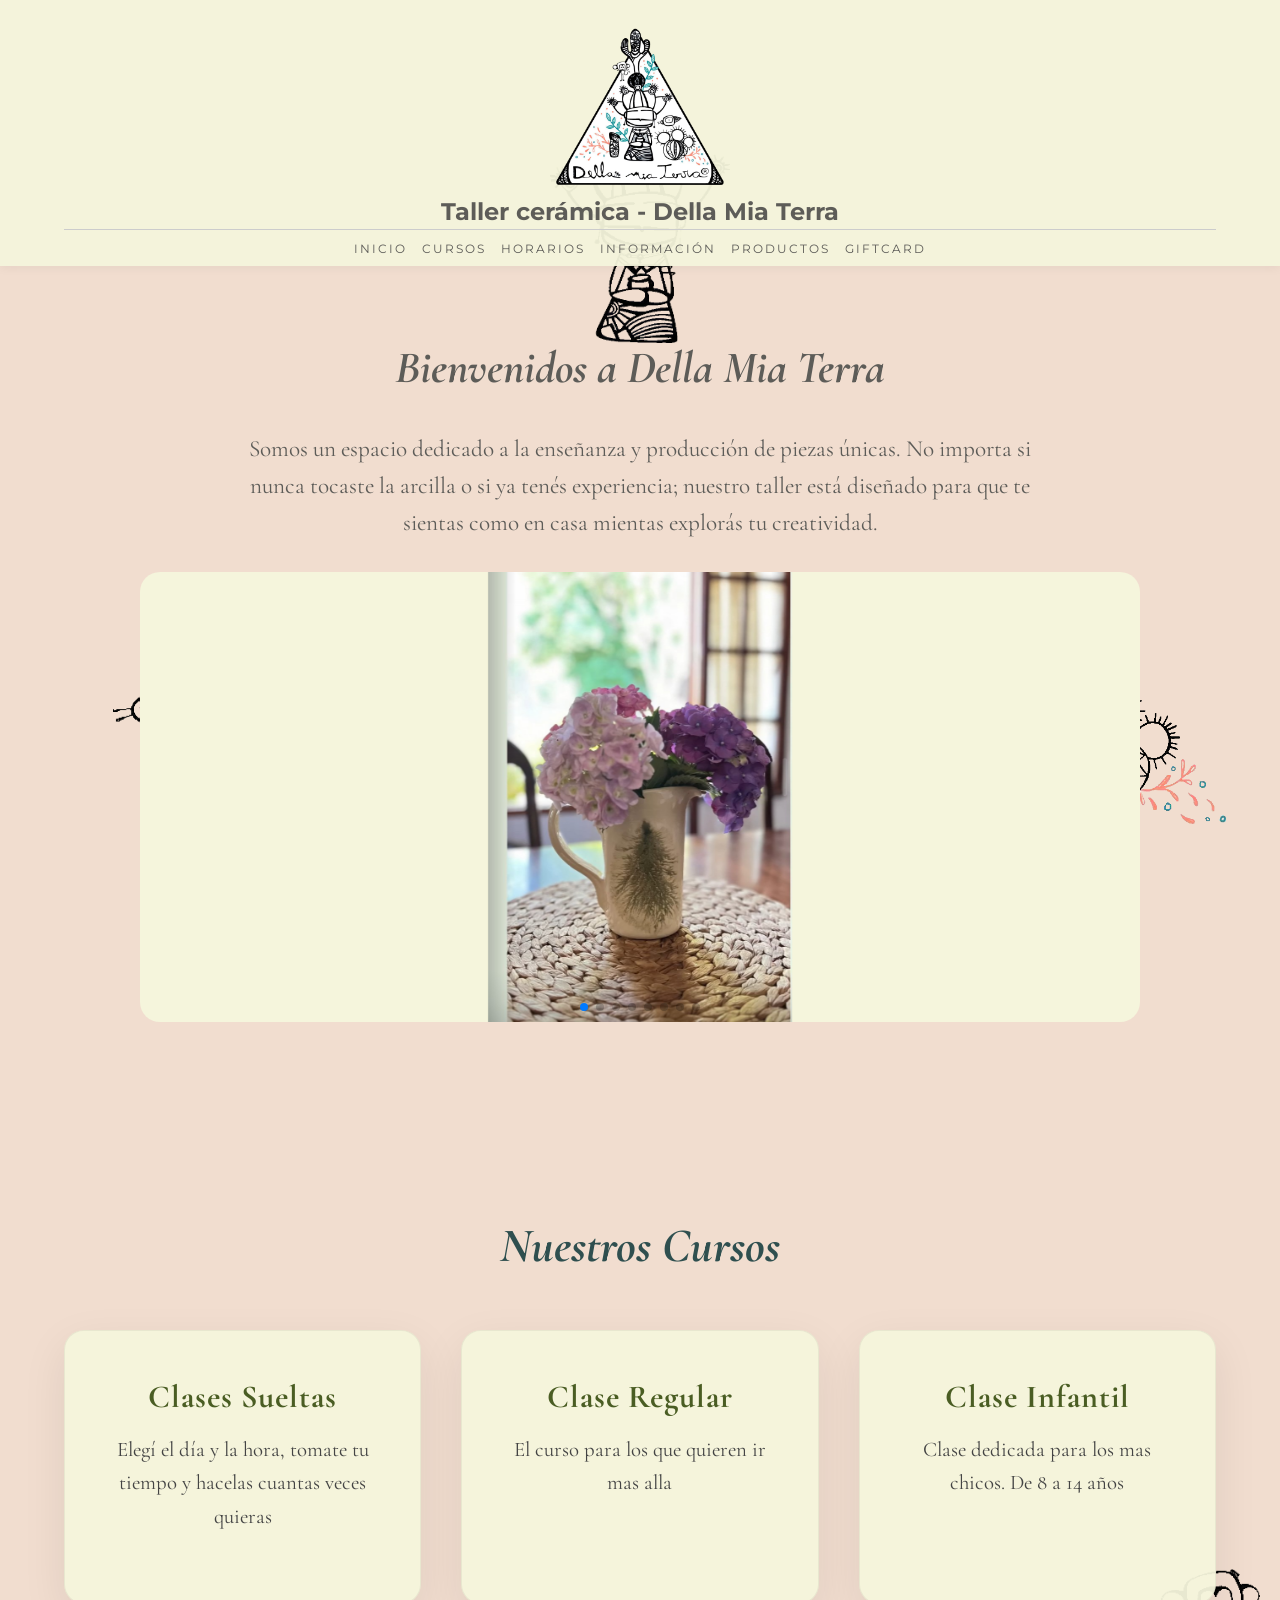
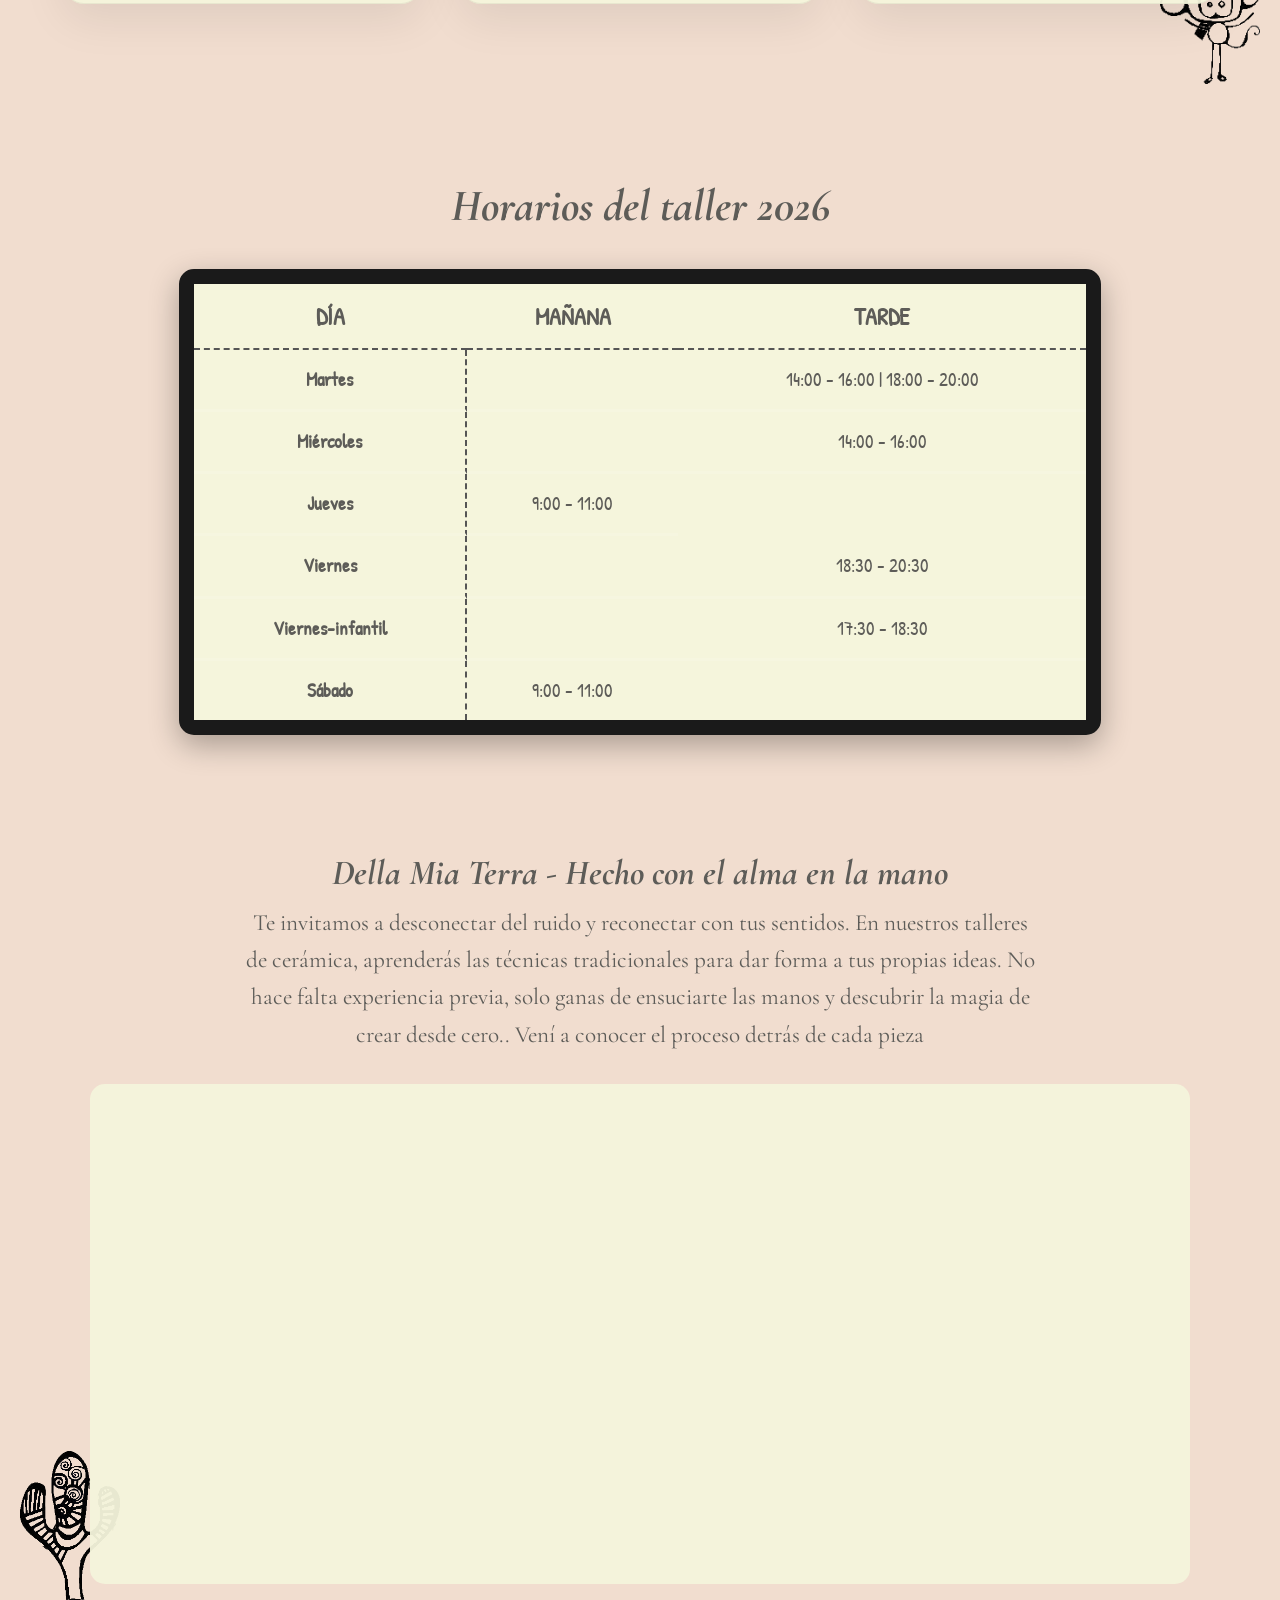
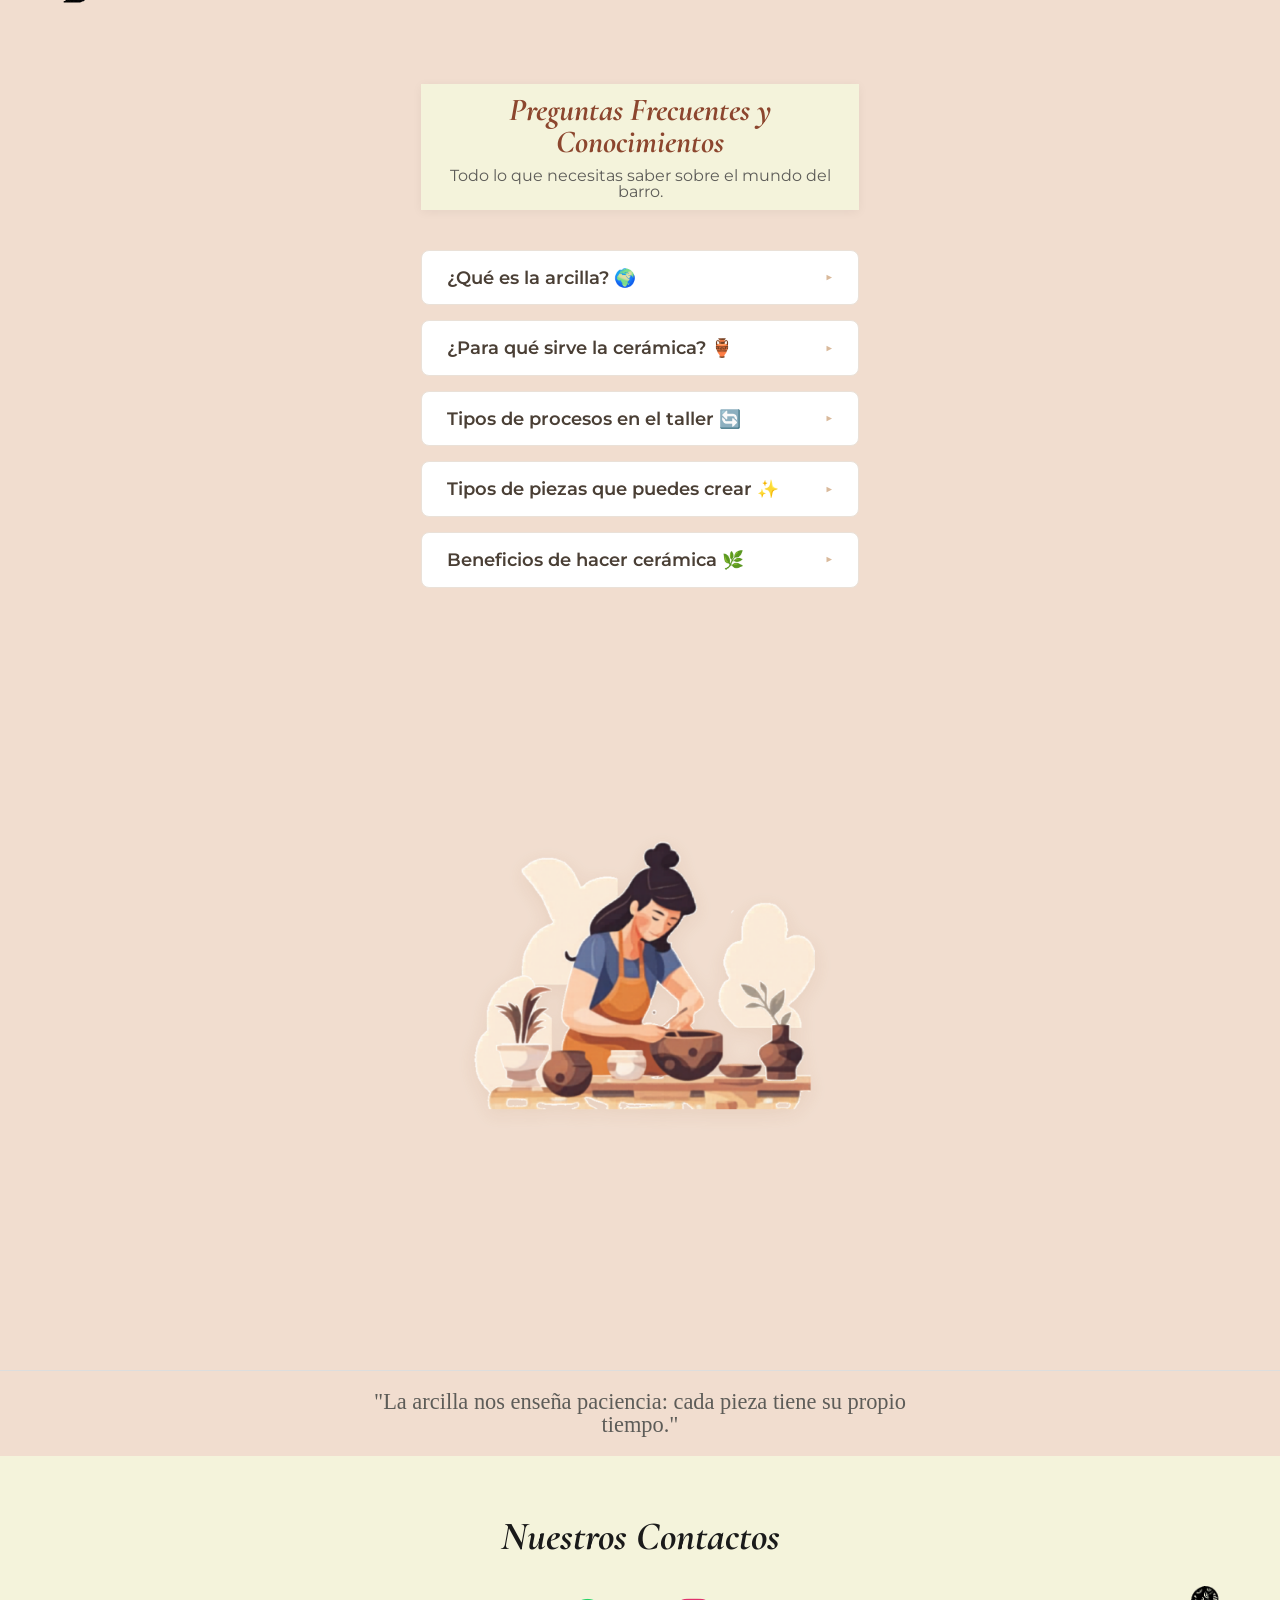
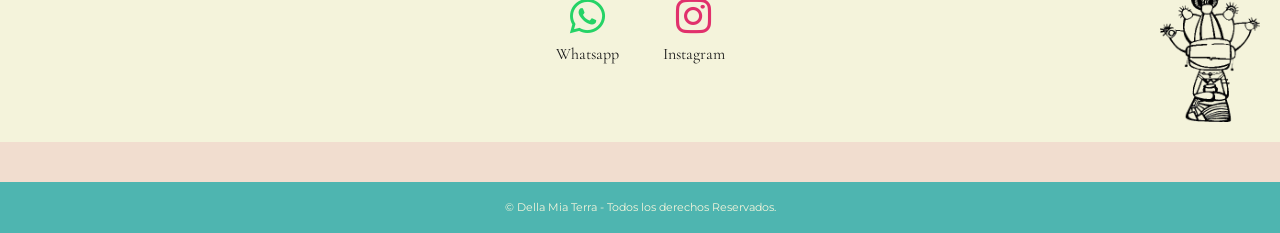
==== index.html @ edd11ddc "Update index.html" ====
<!DOCTYPE html>
<html lang="en">
<head>
    <meta charset="UTF-8">
    <meta name="viewport" content="width=device-width, initial-scale=1.0">
    <title>Dellamiaterra</title>
    <link rel="stylesheet" href="https://cdnjs.cloudflare.com/ajax/libs/font-awesome/6.5.1/css/all.min.css">
    <link rel="stylesheet" href="dlm2.css">
   <link href="https://fonts.googleapis.com/css2?family=Patrick+Hand&display=swap" rel="stylesheet">

    <link rel="stylesheet" href="https://cdn.jsdelivr.net/npm/swiper@11/swiper-bundle.min.css" />

</head>
<body>
    <header>
        <nav>
            <div class="logo">

                    <img src="img/Della Mia Terra (R).png" class="logo-img"> 

                <h1>Taller cerámica - Della Mia Terra</h1>
            </div>
            
            <ul>
                <li><a href="index.html">Inicio</a></li>
                <li><a href="#Cursos">Cursos</a></li>
                <li><a href="#Horarios">Horarios</a></li>
                <li><a href="#informacion">Información</a></li>
                <li><a href="producto.html">Productos</a></li>
                <li><a href="giftcard.html">GiftCard</a></li>
            </ul>
        </nav>
        
    </header>

    <main>
        <section id="Inicio">
            <div class="hero">
                <h2>Bienvenidos a Della Mia Terra</h2>
                <p>Somos un espacio dedicado a la enseñanza y producción de piezas únicas. No importa si nunca tocaste la arcilla o si ya tenés experiencia; nuestro taller está diseñado para que te sientas como en casa mientas explorás tu creatividad.</p>
                 <div class="swiper mySwiper">
            <div class="swiper-wrapper">
                <div class="swiper-slide"><img src="img/transicion1.jpeg" alt="Producto de cerámica 1">
                </div>
                <div class="swiper-slide">
                    <img src="img/transicion2.jpeg" alt="Producto de cerámica 2"> 
                </div>
                <div class="swiper-slide">
                    <img src="img/transicion3.jpeg" alt="Taller de cerámica">
                </div>
                <div class="swiper-slide">
                    <img src="img/productos1.jpeg" alt="productos de ceramica 3">
                </div>
                <div class="swiper-slide">
                    <img src="img/transicion4.jpeg" alt="productos de ceramica 4">
                </div>
                <div class="swiper-slide">
                    <img src="img/transicion5.jpeg" alt="productos de ceramica 5">
                </div>
                <div class="swiper-slide">
                    <img src="img/transicion6.jpeg" alt="productos de ceramica 6">
                </div>
                <div class="swiper-slide">
                    <img src="img/transicion7.jpeg" alt="productos de ceramica 7">
                </div>
            </div>
            
            <div class="swiper-pagination"></div>
            </div>
            </div>
            
                
        </section>

        <section id="Cursos">
            <h2> Nuestros Cursos</h2>
            <div class="cursos-container">

                <div class="curso-item">
                    
                    <h3>Clases Sueltas</h3>
                    <p> Elegí el día y la hora, tomate tu tiempo y hacelas cuantas veces quieras</p>
                </div>
                <div class="curso-item">
                    <h3>Clase Regular</h3>
                    <p>El curso para los que quieren ir mas alla</p>
                </div>
                <div class="curso-item">
                    <h3>Clase Infantil</h3>
                    <p>Clase dedicada para los mas chicos. De 8 a 14 años</p>
                </div>
                
               
                </div>
            </div>

        </section>

        

        <section id="Horarios">
            <h2>Horarios del taller 2026</h2>
            <table>
                <thead>
                    <tr>

                        <th>Día</th>
                        <th>Mañana</th>
                        <th>Tarde</th>
                    </tr>
                </thead>
                <tbody>
                    <tr>
                        <td>Martes</td>
                        <td> </td>
                        <td>14:00 - 16:00 | 18:00 - 20:00</td>
                    </tr>
                    <tr>
                        <td>Miércoles</td>
                        <td></td>
                        <td>14:00 - 16:00</td>
                    </tr>
                    <tr>
                        <td>Jueves</td>
                        <td>9:00 - 11:00</td>
                    </tr>
                    <tr>
                        <td>Viernes</td>
                        <td></td>
                        <td>18:30 - 20:30</td>
                    <tr>
                        <td>Viernes-infantil</td>
                        <td></td>
                        <td>17:30 - 18:30</td>
                    </tr>
                    <tr>
                        <td>Sábado</td>
                        <td>9:00 - 11:00</td>
                    </tr>
                </tbody>
            </table>
        </section>
        
        <section id="NuestroTaller">
            <div class="Taller*info">
                <h2>Della Mia Terra - Hecho con el alma en la mano</h2>
                <p>Te invitamos a desconectar del ruido y reconectar con tus sentidos. En nuestros talleres de cerámica, aprenderás las técnicas tradicionales para dar forma a tus propias ideas. No hace falta experiencia previa, solo ganas de ensuciarte las manos y descubrir la magia de crear desde cero.. Vení a conocer el proceso detrás de cada pieza</p>
            </div>
            <div class="swiper tallerSwiper">
                <div class="swiper-wrapper">
                    <div class="swiper-slide">
                        <video class="video-taller" muted playsinline autoplay >
                            <source src="img/taller1.mp4" type="video/mp4">
                        </video>
                    </div>
                    <div class="swiper-slide">
                        <video class="video-taller" muted playsinline>
                            <source src="img/taller2.mp4" type="video/mp4">
                        </video>
                    </div>
                    <div class="swiper-slide">
                <video class="video-taller" muted playsinline>
                    <source src="img/taller3.mp4" type="video/mp4">
                </video>
            </div>
            <div class="swiper-slide">
                <video class="video-taller" muted playsinline>
                    <source src="img/taller4.mp4" type="video/mp4">
                </video>
            </div>
        </div>
        <div class="swiper-pagination"></div>
    </div>
</section>

<section class="info-ceramica">
    <div class="container">
        <header class="section-header">
            <h2>Preguntas Frecuentes y Conocimientos</h2>
            <p>Todo lo que necesitas saber sobre el mundo del barro.</p>
        </header>

        <div class="acordeon-container">
            
            <details>
                <summary>¿Qué es la arcilla? 🌍</summary>
                <div class="details-content">
                    <p>La arcilla es un material natural compuesto por partículas minerales muy pequeñas (silicatos de aluminio). En estado húmedo es plástica y moldeable, pero al secarse se vuelve rígida. Al ser sometida a altas temperaturas en el horno, ocurre una transformación química que la convierte en cerámica duradera.</p>
                </div>
            </details>

            <details>
                <summary>¿Para qué sirve la cerámica? 🏺</summary>
                <div class="details-content">
                    <p>Sirve para crear desde objetos utilitarios de uso diario (tazas, cuencos, platos) hasta piezas decorativas y escultóricas. Es un material que combina funcionalidad con expresión artística, ideal para personalizar tu hogar.</p>
                </div>
            </details>

            <details>
                <summary>Tipos de procesos en el taller 🔄</summary>
                <div class="details-content">
                    <ul>
                        <li><strong>Construcción:</strong> Modelado manual mediante técnicas de pellizco, chorizo o placas.</li>
                        <li><strong>Identidad:</strong> Aplicación de texturas, sellos y engobes (color) sobre la pieza húmeda.</li>
                        <li><strong>Terminaciones:</strong> Lijado y limpieza una vez que la pieza está en "estado de cuero".</li>
                        <li><strong>Esmaltado:</strong> Aplicación de una capa vítrea para dar brillo e impermeabilizar la pieza tras la primera horneada.</li>
                    </ul>
                </div>
            </details>

            <details>
                <summary>Tipos de piezas que puedes crear ✨</summary>
                <div class="details-content">
                    <p>En el taller puedes crear piezas <strong>utilitarias</strong> (aptas para alimentos), como boles y floreros, o piezas <strong>decorativas</strong>. El límite es tu imaginación y la técnica que apliques en el modelado.</p>
                </div>
            </details>

            <details>
                <summary>Beneficios de hacer cerámica 🌿</summary>
                <div class="details-content">
                    <p>Es una práctica terapéutica. Ayuda a reducir la ansiedad, mejora la motricidad fina, fomenta la paciencia (ya que hay que respetar los tiempos de secado de la tierra) y permite una desconexión total del mundo digital.</p>
                </div>
            </details>

        </div>
    </div>
</section>
      <section class="ilustracion-taller">
<div class="img-container">

    <img src="img/artesana.png" alt="artesana trabajando" class="img-artesana"> 
</div>
    </section>
        
        
        <aside class="cita-textual">
            <blockquote>
                "La arcilla nos enseña paciencia: cada pieza tiene su propio tiempo."
            </blockquote>
        </aside>
    </div>
</section>

<section id="informacion">
    <h2>Nuestros Contactos</h2>
    <div class="social-container">
        
        <div class="whatsapp">
                   <a href="https://wa.me/91155153397" class="whatsapp-float" target="_blank">
                       <i class="fab fa-whatsapp" aria-hidden="true"></i>
                    </a>
                    <p>Whatsapp</p>
                    
                </div>
                
                <div class="instagram">
                    <a href="https://instagram.com/dellamiaterraceramica" target="_blank">
                        <i class="fab fa-instagram"></i>
                        
                    </a>
                    <p>Instagram</p>
                    
                    
                </div>
            </div>
        </section>
    </main>

    <footer>
        <p>&copy; Della Mia Terra - Todos los derechos Reservados.</p>
    </footer>


    <script src="https://cdn.jsdelivr.net/npm/swiper@11/swiper-bundle.min.js"></script>

    <script>
        var swiper = new Swiper(".mySwiper", {
            // Configuración del movimiento automático
            autoplay: {
                delay: 3000, // Cambia la imagen cada 3 segundos
                disableOnInteraction: false, // Sigue automático aunque el usuario lo toque
            },
            
            // Efecto de bucle infinito
            loop: true,
            
            // Efecto de transición (puedes cambiar 'slide' por 'fade' para desvanecimiento)
            effect: 'slide', 
            speed: 1000, // Velocidad de la transición (1 segundo)

            // Paginación (puntitos)
            pagination: {
                el: ".swiper-pagination",
                clickable: true,
            },
            
            // Flechas de navegación
            navigation: {
                nextEl: ".swiper-button-next",
                prevEl: ".swiper-button-prev",
            },
        });

    </script>

<script> 
const tallerSwiper = new Swiper('.tallerSwiper', {
    loop: true,
    speed: 800,
    allowTouchMove: true,
    autoplay: false, // Lo manejamos manualmente para que no falle
    on: {
        slideChangeTransitionEnd: function () {
            // 1. Buscamos TODOS los videos y los pausamos
            const allVideos = document.querySelectorAll('.video-taller');
            allVideos.forEach(v => v.pause());

            // 2. Buscamos el video del slide que está ACTIVO ahora
            const currentVideo = this.slides[this.activeIndex].querySelector('video');
            
            if (currentVideo) {
                currentVideo.play().catch(error => {
                    console.log("El navegador bloqueó el autoplay:", error);
                });
            }
        }
    }
});

// Escuchador para que cuando termine un video, pase al siguiente slide
document.querySelectorAll('.video-taller').forEach(video => {
    video.onended = function() {
        tallerSwiper.slideNext();
    };
});

</script>
</body>
</html>
---- dlm2.css ----
@import url('https://fonts.googleapis.com/css2?family=Cormorant+Garamond:ital,wght@0,400;0,600;1,400&family=Montserrat:wght@300;400&display=swap');

:root {
    --bg: #f1ddcf;
    --text: #5D5C58;
    --accent: #C2B2A3;
    --white: #FFFFFF;
    --texto: #5d5c58;
}

* {
    margin: 0;
    padding: 0;
    box-sizing: border-box;
}

html, body {
    font-family: 'Montserrat', sans-serif;
    background-color: var(--bg);
    color: var(--texto);
    line-height: 1.0;
   max-width: 100%;
    overflow-x: hidden; /* Esto corta el movimiento lateral */
    width: 100%;



    
    /* Cargamos los tres recortes */
    background-image: 
        url('img/muñeco.png'), 
        url('img/cactus.png'), 
        url('img/pajarito.png');

    /* Importante: un valor por cada imagen */
    background-repeat: no-repeat, no-repeat, no-repeat;

    /* Posiciones: podés jugar con estos porcentajes para moverlos */
    background-position: 
        center top 15%,     /* muñeco: arriba a la izquierda */
        right 5% bottom 10%,  /* Cactus: abajo a la derecha */
        left 10% bottom 20%;  /* Pajarito: abajo a la izquierda */

    /* "Un poco grande": ajustá los píxeles según te guste */
    background-size: 180px, 200px, 150px;

    /* Esto hace que los dibujos floten mientras el contenido se mueve */
    background-attachment: fixed;
}

/* --- CENTRADO GLOBAL DE H2 --- */
h2 {
    font-family: 'Cormorant Garamond', serif;
    font-size: 2.8rem;
    font-style: italic;
    text-align: center; /* Centra el texto */
    margin-bottom: 40px;
    width: 100%; /* Asegura que el alineado sea sobre el total de la pantalla */
}

/* --- NAVEGACIÓN --- */
/* Cerramos cualquier posible llave abierta de arriba con esto */


/* --- ESTO ES LO QUE TIENE QUE IR SÍ O SÍ --- */
/* --- NAVEGACIÓN --- */
header {
    padding: 5px 5%; /* Menos espacio vertical */
    position: relative;
    top: 0;
    z-index: 1000;
    background-color: rgba(245, 245, 220, 0.95);
    box-shadow: 0 2px 10px rgba(0,0,0,0.05);
}


/* --- NAVEGACIÓN REPARADA (Sustituí tus bloques nav y nav ul por este) --- */

header {
    padding: 10px 5%; 
    position: relative;
    top: 0;
    z-index: 1000;
    background-color: rgba(245, 245, 220, 0.95);
    box-shadow: 0 2px 10px rgba(0,0,0,0.05);
}

nav {
    display: flex;
    flex-direction: column; /* Por defecto los apilamos (logo arriba, menú abajo) */
    align-items: center;
    justify-content: center;
    width: 100%;
}

.logo img {
    width: auto !important;
    max-width: 80% !important; /* Bajamos un poco el máximo para que no toque los bordes */
    height: 180px !important; /* En escritorio 250px está bien, pero aquí lo bajamos un poco para balancear */
    display: block !important;
    margin: 0 auto 10px !important;
    object-fit: contain !important;
}

nav ul {
    display: flex;
    flex-wrap: wrap; /* ¡ESTO ES CLAVE! Si no entran, bajan a la siguiente línea en vez de cortarse */
    list-style: none;
    gap: 15px; 
    border-top: 1px solid #ccc;
    padding-top: 10px;
    margin-top: 5px;
    justify-content: center;
    width: 100%; /* Ocupa todo el ancho disponible */
}

nav ul li a {
    text-decoration: none;
    color: var(--texto);
    font-size: 0.75rem;
    letter-spacing: 2px;
    text-transform: uppercase;
    transition: 0.3s;
    white-space: nowrap; /* Evita que una sola palabra se parta a la mitad */
}

/* --- AJUSTES ESPECÍFICOS PARA CELULAR --- */
@media (max-width: 600px) {
    .logo img {
        height: 120px !important; /* Logo más chico en celular para que no ocupe toda la pantalla */
    }

    nav ul {
        gap: 10px; /* Menos espacio entre links para que entren más */
    }

    nav ul li a {
        font-size: 0.65rem; /* Letra un poquito más chica en móviles muy pequeños */
        letter-spacing: 1px;
    }
}



.hero p {
    font-family: 'Cormorant Garamond', serif;
    color: var(--texto);
    
    /* SOLUCIÓN AL TAMAÑO: Subimos a 1.4rem o 1.5rem para el Hero */
    font-size: 1.45rem; 
    
    /* Ajustamos el interlineado: un poco menos que 1.8 para que el 
       texto no se vea "desarmado" al ser más grande */
    line-height: 1.6; 
    
    /* Centrado suele quedar mejor en la sección Hero que el justificado */
    text-align: center; 
    
    max-width: 800px;        /* Evita que las líneas sean infinitas a lo ancho */
    margin: 0 auto 30px;     /* Centra el bloque y da espacio abajo */
    font-weight: 400;        /* Peso normal para esta fuente elegante */
}



.mySwiper {
    width: 100% !important;
    max-width: 1000px !important; /* No la dejes estirarse al infinito */
    height: 450px !important;    /* Una altura cómoda para ver la pieza entera */
    margin: 20px auto !important;
    background-color: #f5f5dc !important; /* Fondo crema para los bordes */
    border-radius: 20px !important;       /* Un borde redondeado suave */
    overflow: hidden !important;
}

.mySwiper .swiper-slide {
    display: flex !important;
    justify-content: center !important;
    align-items: center !important;
}

.mySwiper .swiper-slide img {
    /* CAMBIO CLAVE: 'contain' en lugar de 'cover' */
    width: auto !important;
    height: 100% !important;
    max-width: 100% !important;
    object-fit: contain !important; /* MUESTRA LA FOTO ENTERA SIN RECORTE */
    
    /* Quitamos cualquier zoom previo */
    transform: none !important;
    margin: 0 auto !important;
}

/* --- MULTIMEDIA (ARREGLO DE VIDEOS) --- */
.mySwiper, .tallerSwiper {
    width: 100%;
    max-width: 500px; 
    margin: 40px auto; /* Centra el slider */
    background: #000; /* Fondo negro preventivo */
    overflow: hidden;
    
}

/* IMPORTANTE: Cambiamos a display: block y height automático real */


/* LA CLAVE PARA QUITAR EL ZOOM */
.video-taller {
    width: auto !important;     /* El ancho se ajusta solo */
    height: 100% !important;    /* El alto manda para que no se corte */
    max-width: 100% !important;
    
    /* CAMBIO FUNDAMENTAL: Usamos 'contain' en lugar de 'cover' */
    object-fit: contain !important; 
    
    display: block;
    margin: 0 auto;
}



.swiper-slide img {
    width: 100%;
    height: auto;
    display: block;
}

/* --- SECCIONES --- */
section {
    padding: 80px 10%;
    display: flex;
    flex-direction: column;
    align-items: center; /* Centra todo el contenido de la sección */
}

/* --- SECCIÓN CURSOS --- */


#Cursos {
    background-image: url('img/monito2.png');
    background-repeat: no-repeat;
    background-position: right 20px bottom 20px;
        background-size: 100px;
        position: relative;
        padding: 100px 5%; /* Más espacio arriba y abajo */
        display: flex;
        flex-direction: column; 
        align-items: center;
        width: 100%;
        font-family: 'Cormorant Garamond', serif;
    }
        
#Cursos h2 {
    font-size: 3rem; /* Título de sección bien grande */
    margin-bottom: 60px;
    color: #2f4f4f; /* Un tono oscuro como el pizarra que buscabas */
}

/* CONTENEDOR */
.cursos-container {
    display: flex;
    flex-direction: row;
    justify-content: center;
    align-items: stretch;
    gap: 40px; /* Más espacio entre columnas para que no se vean pegadas */
    width: 100%;
    max-width: 1400px; /* Aumentamos el ancho máximo permitido */
}

/* CADA COLUMNA (Contenedor Vertical) */
.curso-item {
    background-color: rgba(245, 245, 220, 0.95);
    padding: 50px 35px; /* Más aire interno */
    border-radius: 20px;
    text-align: center;
    
    flex: 1;
    /* Subimos el ancho máximo para que no se vean como fideos */
    min-width: 300px; 
    max-width: 420px; 
    
    box-shadow: 0 15px 45px rgba(0,0,0,0.08); /* Sombra más suave y elegante */
    border: 1px solid rgba(0,0,0,0.05);
    
    display: flex;
    flex-direction: column;
    transition: transform 0.3s ease; /* Efecto suave al pasar el mouse */
}

.curso-item:hover {
    transform: translateY(-10px); /* Se eleva un poquito al tocarla */
}

/* --- SOLUCIÓN AL TAMAÑO DEL TEXTO INTERNO --- */

.curso-item h3 {
    font-size: 2rem; /* Título del curso más grande */
    margin-bottom: 20px;
    color: #4A5D23; /* Verde musgo para los títulos */
    letter-spacing: 1px;
}

.curso-item p {
    font-size: 1.3rem; /* Párrafo más grande para que se lea fácil */
    line-height: 1.6;
    color: #444;
    margin-bottom: 20px;
}

/* --- Responsivo para tablets (Pantallas medianas) --- */
@media (max-width: 1024px) {
    .cursos-container {
        flex-wrap: wrap; /* Permite que las tarjetas bajen si no entran de a tres */
        gap: 20px;
        justify-content: center; /* Centra las tarjetas si queda una sola abajo */
    }
}

/* --- Responsivo para celulares (Pantallas chicas) --- */
@media (max-width: 768px) {
    .cursos-container {
        display: flex; /* Aseguramos que siga siendo flex */
        flex-direction: column; /* Una tarjeta arriba de la otra */
        align-items: center; 
        gap: 30px; /* Un poco más de aire entre curso y curso */
    }

    /* Ajuste para las tarjetas individuales en celular */
    .curso-card {
        width: 90% !important; /* Que la tarjeta ocupe casi todo el ancho del celu */
        max-width: 350px; /* Pero que no se deforme si el celu es muy grande */
    }

    h2 {
        font-size: 2.2rem; /* Achicamos un poco el título "Nuestros Cursos" */
        margin-bottom: 25px;
    }
} /* <--- IMPORTANTE: Asegurate de cerrar siempre esta llave final */
    
    .curso-item {
        width: 90%;
        max-width: 450px;
    }



/* --- TABLA --- */
#horarios { 
    width: 100%;
    padding: 60px 0;
    background-color: rgba(245, 245, 220, 0.95);
    display: flex;
    flex-direction: column;
    align-items: center;
    border-radius: 50px;

background-image: url('img/cactusgrande.png');
    background-repeat: no-repeat;
    background-position: left 20px bottom 20px;
        background-size: 100px;
        position: relative;
    
    
}

#horarios h2{
     font-family: 'Playfair Display', serif; /* La fuente elegante */
    color: var(--texto);             /* Gris muy oscuro, no negro puro */
    font-size: 2.5rem;       /* Tamaño grande y claro */
    margin-bottom: 20px;     /* Espacio antes del párrafo */
    font-weight: 700;
}
/*El Pizarron*/
table {
    width: 90%;
    max-width: 1200px;
    margin: 0 auto;
    background-color: #f5f5dc;
    color: var(--text);
    border-collapse: separate;
    border-spacing: 0;
    border: 15px solid #1a1a1a;
    border-radius: 15px;
    box-shadow: 0 10px 30px rgba(0, 0, 0, 0.3);
    font-family: 'patrick hand', cursive;


    

}

/*ENCABEZADO DE LA PIZARRA*/

th{
    background-color: #f5f5dc;
    color: var(--text);
    padding: 20px;
    font-size: 1.5rem;
    text-transform: uppercase;
    border-bottom: 2px dashed #555;
}

/*CELDAS DE LA PIZARRA*/

td {
    padding: 20px;  
    text-align: center;
    font-size: 1.2rem;
    border-bottom: 3px solid rgba(255, 255, 255, 0.1);
    transition: background 0.3s;
}
tr:hover td{
    background-color: rgba(255, 255, 255, 0.05);
    color: var(--text);
}
/*ESTILOS PARA LA PRIMERA COLUMNA*/
td:first-child {
    font-weight: bold;
    color: var(--text);
    border-right: 2px dashed #555;

}
tr:last-child td {
    border-bottom: none;
}


/* --- FOOTER --- */
footer {
    padding: 60px 20px;
    text-align: center;
    font-size: 0.7rem;
}
#NuestroTaller {
    width: 100%;
    background-color: var(--bg);
    padding: 40px 0;
    display: flex;
    flex-direction: column;
    align-items: center;
    
 background-image: url('img/cactusgrande.png');
    background-repeat: no-repeat;
    background-position: left 20px bottom 20px;
        background-size: 100px;
        position: relative;

}
#NuestroTaller h2 {
    font-family: 'cormorant garamond', serif;
    color: var(--texto);
    font-size: 2.2rem;       /* Ligeramente más chico que el Hero h2 */
    margin-bottom: 15px;
    font-weight: 700;
}

#NuestroTaller p {
   
    font-family: 'Cormorant Garamond', serif;
    color: var(--texto);
    
    /* SOLUCIÓN AL TAMAÑO: Subimos a 1.4rem o 1.5rem para el Hero */
    font-size: 1.45rem; 
    
    /* Ajustamos el interlineado: un poco menos que 1.8 para que el 
       texto no se vea "desarmado" al ser más grande */
    line-height: 1.6; 
    
    /* Centrado suele quedar mejor en la sección Hero que el justificado */
    text-align: center; 
    
    max-width: 800px;        /* Evita que las líneas sean infinitas a lo ancho */
    margin: 0 auto 30px;     /* Centra el bloque y da espacio abajo */
    font-weight: 400;        /* Peso normal para esta fuente elegante */
}

/* El contenedor del carrusel de videos */
.tallerSwiper {
    width: 100% !important;
    max-width: 1100px;     /* No dejamos que se estire al infinito */
    height: 500px !important; /* Altura fija para que el video tenga espacio */
    margin: 0 auto;
    background-color: rgba(245 , 245, 220, 0.95); /* Fondo negro por si el video es angosto */
    border-radius: 15px;
    overflow: hidden;
}

.tallerSwiper .swiper-slide {
    display: flex;
    justify-content: center;
    align-items: center;
    width: 100%;
    height: 100%;
}


/* --- Sección Arcilla - Dellamiaterra --- */


.info-ceramica {
    padding: 60px 20px;
    background-color: var(--bg);
}

.container {
    max-width: 800px;
    margin: 0 auto;
}

.section-header {
    text-align: center;
    margin-bottom: 40px;
}

.section-header h2 {
    color: #8c462e;
    font-size: 2rem;
    margin-bottom: 10px;
}

.acordeon-container {
    display: flex;
    flex-direction: column;
    gap: 15px;
}

/* Estilo del contenedor details */
details {
    background-color: #fff;
    border: 1px solid #eae1d8;
    border-radius: 8px;
    overflow: hidden;
    transition: all 0.3s ease;
}

details[open] {
    border-color: #a67c52;
    box-shadow: 0 5px 15px rgba(166, 124, 82, 0.1);
}

/* Estilo del título (Summary) */
summary {
    padding: 18px 25px;
    font-size: 1.1rem;
    font-weight: 600;
    color: #4a3f35;
    cursor: pointer;
    list-style: none; /* Quita la flechita por defecto */
    display: flex;
    justify-content: space-between;
    align-items: center;
    transition: background 0.3s;
}

summary:hover {
    background-color: #f9f7f2;
    color: #a67c52;
}

/* Añadir una flechita personalizada con CSS */
summary::after {
    content: '▶';
    font-size: 0.8rem;
    transition: transform 0.3s;
    color: #d9b99b;
}

details[open] summary::after {
    transform: rotate(90deg);
    color: #8c462e;
}

/* Contenido desplegado */
.details-content {
    padding: 0 25px 25px 25px;
    color: #666;
    line-height: 1.6;
    border-top: 1px solid #f9f7f2;
    animation: fadeIn 0.4s ease;
}

.details-content ul {
    margin-top: 10px;
    padding-left: 20px;
}

.details-content li {
    margin-bottom: 10px;
}

/* Animación simple para que no aparezca de golpe */
@keyframes fadeIn {
    from { opacity: 0; transform: translateY(-10px); }
    to { opacity: 1; transform: translateY(0); }
}

/* --- Cita Final --- */
.cita-textual {
    text-align: center;
    margin-top: 60px;
    padding: 20px;
    border-top: 1px solid #ddd;
}

blockquote {
    font-family: 'Playfair Display', serif;
    font-size: 1.4rem;
    color: var(--color-primario);
    max-width: 600px;
    margin: 0 auto;
}

.acordeon-arcilla {
    background: var(--bg);
    border-radius: 15px;
    padding: 20px;
    cursor: pointer;
    transition: all 0.3s ease;
}

/* Estilo del encabezado (lo que siempre se ve) */
.acordeon-arcilla summary {
    list-style: none; /* Quita la flechita por defecto del navegador */
    display: flex;
    justify-content: space-between;
    align-items: center;
    outline: none;
}

/* Girar la flecha cuando se abre */
.acordeon-arcilla[open] .icono-flecha {
    transform: rotate(180deg);
}

.icono-flecha {
    transition: transform 0.3s ease;
    font-size: 1.5rem;
    color: #6b705c;
}





#informacion{
    padding: 60px 5%;
    text-align: center;
    background-color: rgba(245, 245, 220, 0.95);
    border-radius: 0px ;

     background-image: url('img/muñeco.png');
    background-repeat: no-repeat;
    background-position: right 20px bottom 20px;
        background-size: 100px;
        position: relative;
}
 #informacion h2 {

    font-family: 'cormorant garamond', serif; /* La fuente elegante */
    color: #1a1a1a;             /* Gris muy oscuro, no negro puro */
    font-size: 2.5rem;       /* Tamaño grande y claro */
    margin-bottom: 20px;     /* Espacio antes del párrafo */
    font-weight: 700;
 }


#informacion h3 {

    font-family: 'cormorant garamond', serif; /* La fuente elegante */
    color: #1a1a1a;             /* Gris muy oscuro, no negro puro */
    font-size: 2.5rem;       /* Tamaño grande y claro */
    margin-bottom: 20px;     /* Espacio antes del párrafo */
    font-weight: 700;
 }
 #informacion p {
    font-family: 'cormorant garamond', serif; /* La fuente elegante */
    color: #1a1a1a;             /* Gris muy oscuro, no negro puro */
 }

 .whatsapp, .instagram {
    display: inline-block;
    margin: 20px;
    vertical-align: top;


}
.whatsapp i, .instagram i {
    font-size: 40px;
    margin-bottom: 10px;
    transition: transform 0.3s;
}
.whatsapp a { color:#25d366; text-decoration: none;}
.instagram a { color: #e1306c; text-decoration: none;}


i:hover {
    transform: scale(1.2);
}


footer {
    background-color: #4eb5b0;
    color: #f5f5dc;
    text-align: center;
    padding: 20px;
    margin-top: 40px; 
}


/* --- AJUSTE DE LA ILUSTRACIÓN --- */
.ilustracion-taller {
    width: 100%;
    padding: 20px 0; /* Menos espacio arriba y abajo */
    display: flex;
    justify-content: center;
}

.img-container {
    /* AQUÍ AJUSTAMOS EL TAMAÑO MÁXIMO */
    width: 100%;
    max-width: 350px; /* Bajamos de 600px a 350px para que sea un detalle elegante */
    margin: 0 auto;
}

.img-artesana {
    width: 100%;
    height: auto;
    display: block;
    /* Sombras sutiles para que flote sobre el fondo */
    filter: drop-shadow(0 5px 10px rgba(166, 124, 82, 0.15)); 
    /* Si quieres que se vea un poquito más pequeña aún, usa opacity */
    opacity: 0.9; 
}

/* Ajuste para que en celulares no quede gigante */
@media (max-width: 600px) {
    .img-container {
        max-width: 250px; /* Todavía más pequeña en móviles */
    }
}
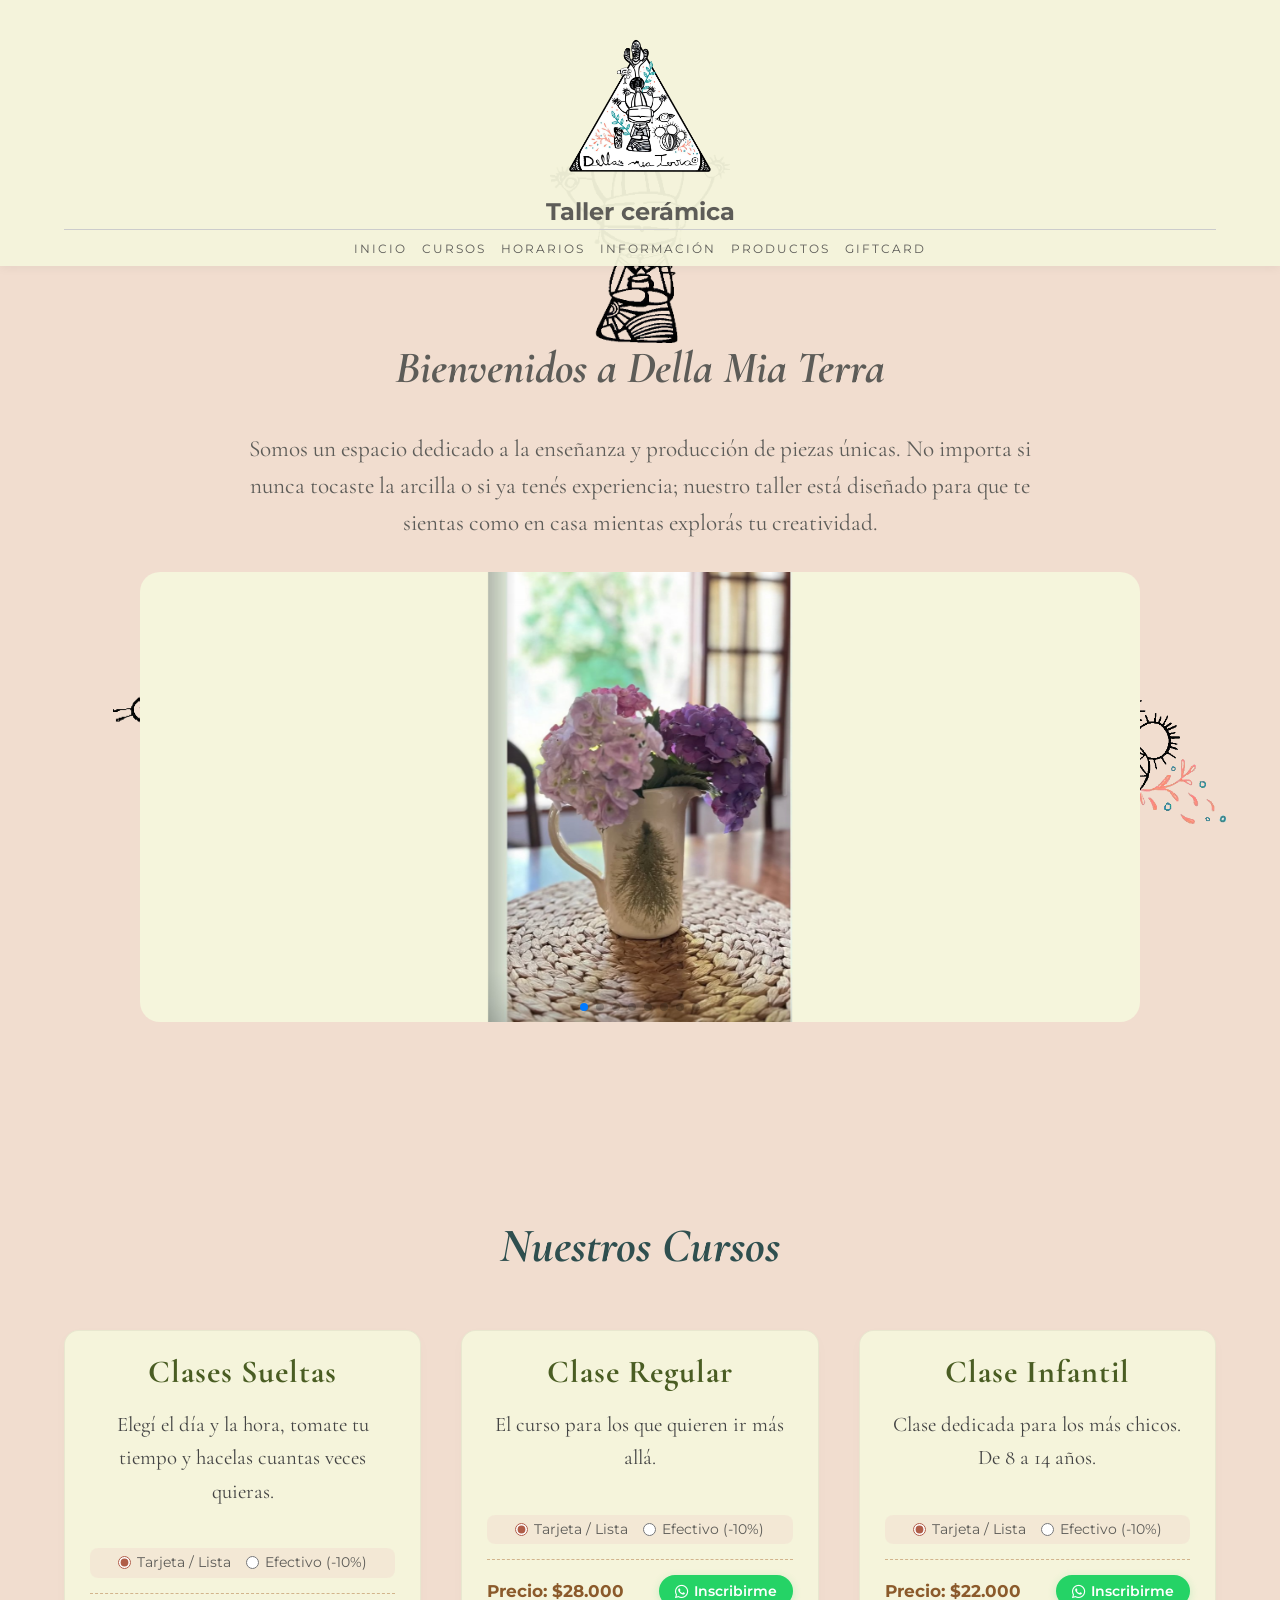
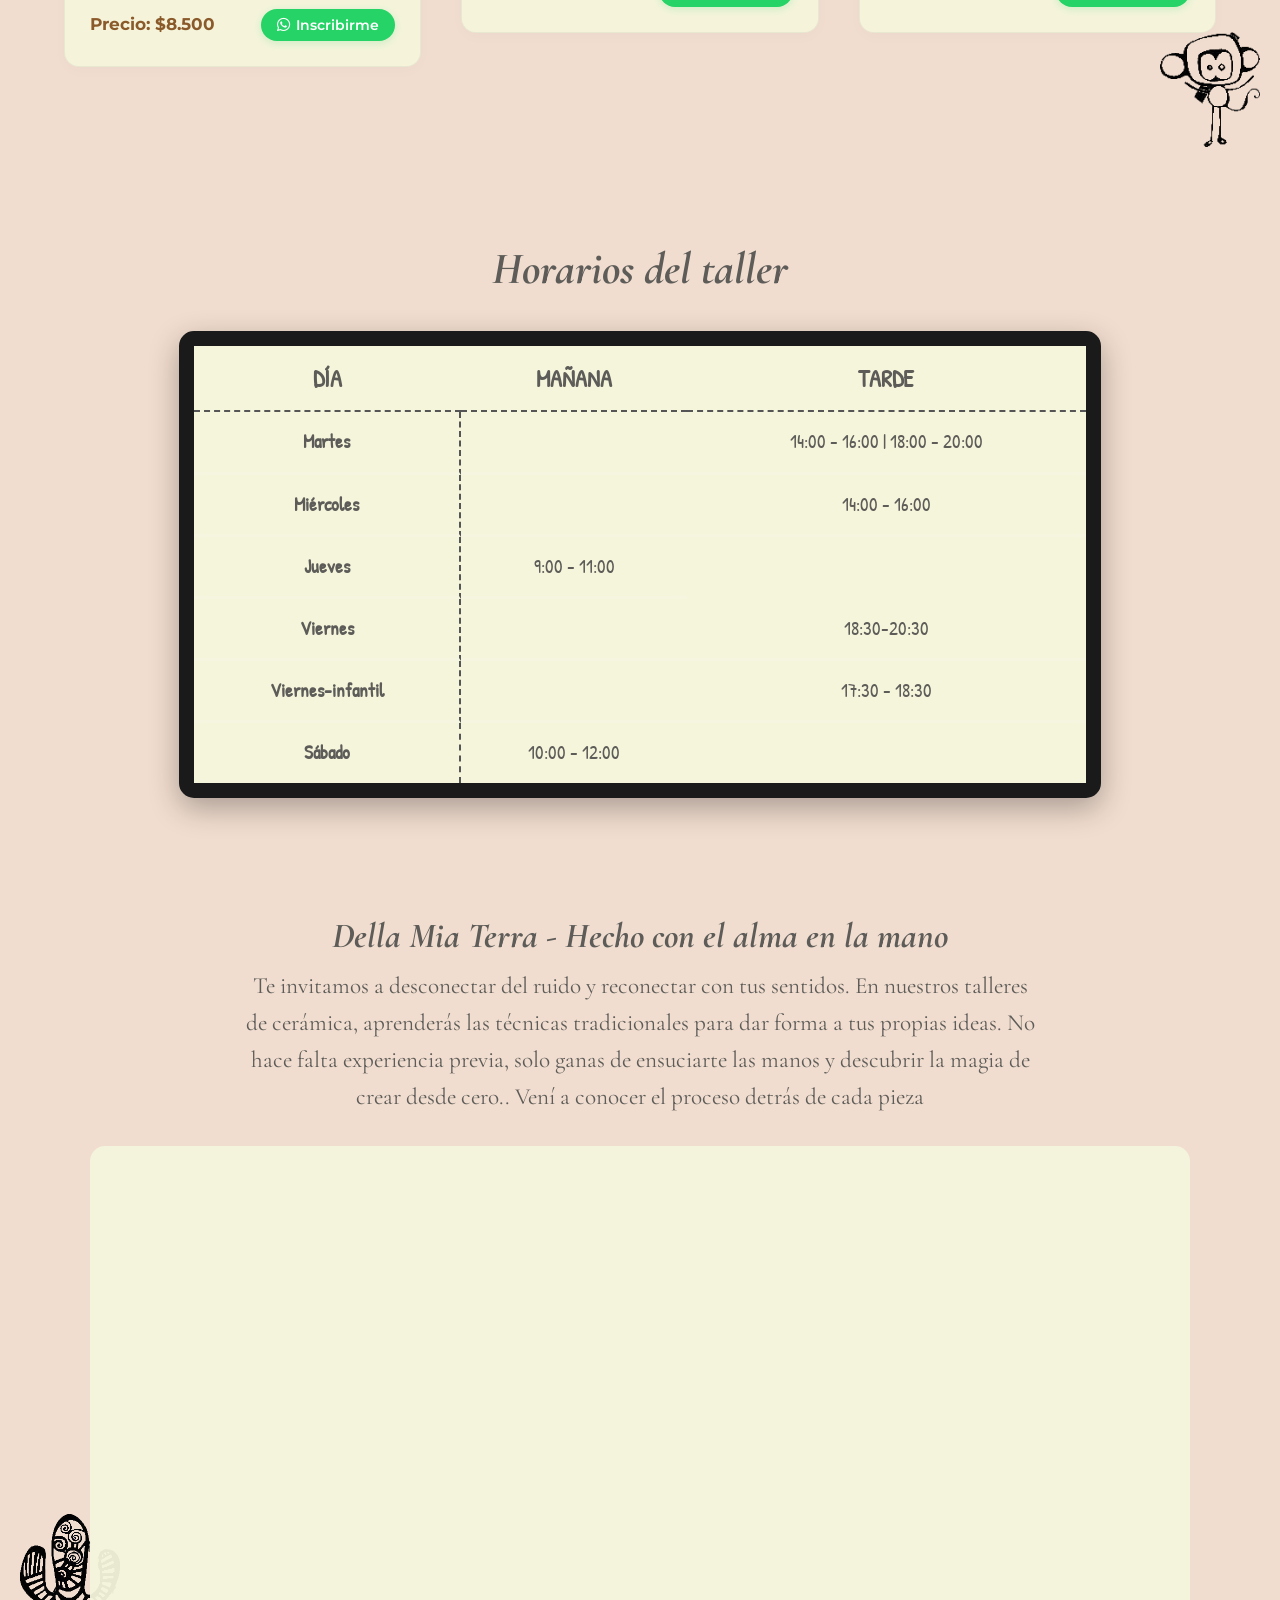
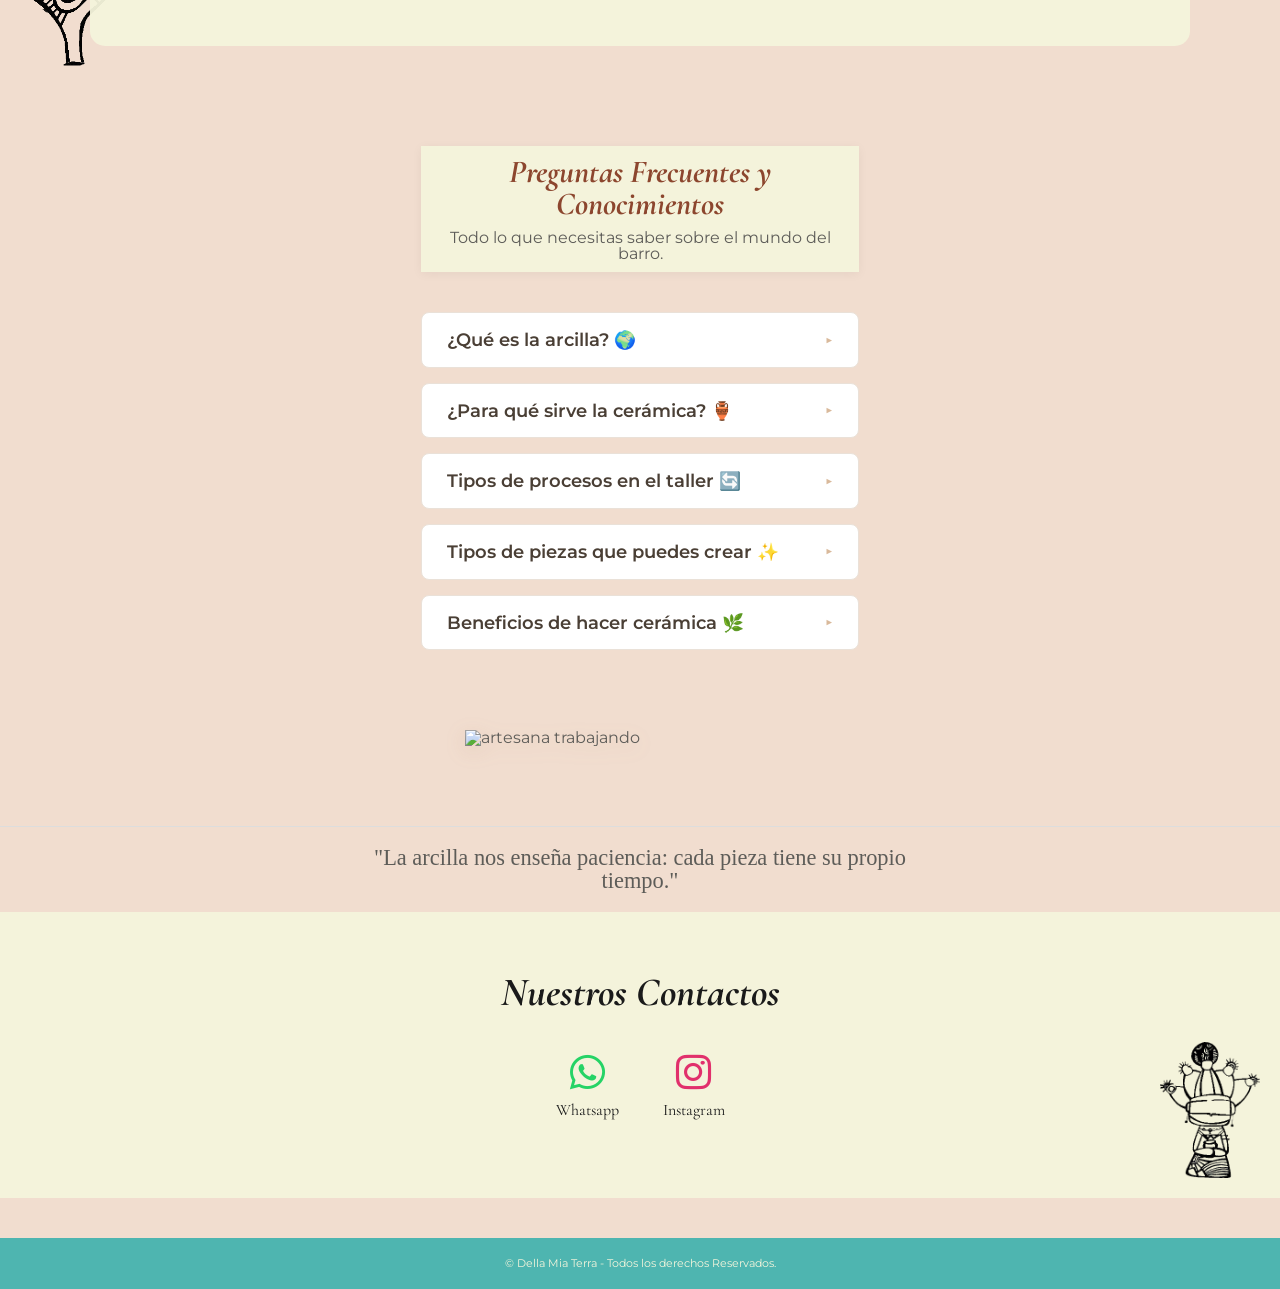
==== commit fc3fe25e: "Add files via upload" ====
--- a/index.html
+++ b/index.html
@@ -18,7 +18,7 @@
 
                     <img src="img/Della Mia Terra (R).png" class="logo-img"> 
 
-                <h1>Taller cerámica - Della Mia Terra</h1>
+                <h1>Taller cerámica  </h1>
             </div>
             
             <ul>
@@ -72,34 +72,62 @@
                 
         </section>
 
-        <section id="Cursos">
-            <h2> Nuestros Cursos</h2>
+       <section id="Cursos">
+            <h2>Nuestros Cursos</h2>
             <div class="cursos-container">
 
-                <div class="curso-item">
-                    
+                <div class="curso-item" data-precio="8500">
                     <h3>Clases Sueltas</h3>
-                    <p> Elegí el día y la hora, tomate tu tiempo y hacelas cuantas veces quieras</p>
-                </div>
-                <div class="curso-item">
+                    <p>Elegí el día y la hora, tomate tu tiempo y hacelas cuantas veces quieras.</p>
+                    
+                    <div class="pago-selector">
+                        <label><input type="radio" name="pago-sueltas" value="lista" checked> Tarjeta / Lista</label>
+                        <label><input type="radio" name="pago-sueltas" value="efectivo"> Efectivo (-10%)</label>
+                    </div>
+
+                    <div class="curso-meta-home">
+                        <span class="precio-curso">Precio: $8.500</span>
+                        <button class="btn-inscribir"><i class="fab fa-whatsapp"></i> Inscribirme</button>
+                    </div>
+                </div>
+
+                <div class="curso-item" data-precio="28000">
                     <h3>Clase Regular</h3>
-                    <p>El curso para los que quieren ir mas alla</p>
-                </div>
-                <div class="curso-item">
+                    <p>El curso para los que quieren ir más allá.</p>
+                    
+                    <div class="pago-selector">
+                        <label><input type="radio" name="pago-regular" value="lista" checked> Tarjeta / Lista</label>
+                        <label><input type="radio" name="pago-regular" value="efectivo"> Efectivo (-10%)</label>
+                    </div>
+
+                    <div class="curso-meta-home">
+                        <span class="precio-curso">Precio: $28.000</span>
+                        <button class="btn-inscribir"><i class="fab fa-whatsapp"></i> Inscribirme</button>
+                    </div>
+                </div>
+
+                <div class="curso-item" data-precio="22000">
                     <h3>Clase Infantil</h3>
-                    <p>Clase dedicada para los mas chicos. De 8 a 14 años</p>
+                    <p>Clase dedicada para los más chicos. De 8 a 14 años.</p>
+                    
+                    <div class="pago-selector">
+                        <label><input type="radio" name="pago-infantil" value="lista" checked> Tarjeta / Lista</label>
+                        <label><input type="radio" name="pago-infantil" value="efectivo"> Efectivo (-10%)</label>
+                    </div>
+
+                    <div class="curso-meta-home">
+                        <span class="precio-curso">Precio: $22.000</span>
+                        <button class="btn-inscribir"><i class="fab fa-whatsapp"></i> Inscribirme</button>
+                    </div>
                 </div>
                 
-               
-                </div>
-            </div>
-
+            </div>
         </section>
 
         
 
         <section id="Horarios">
-            <h2>Horarios del taller 2026</h2>
+            <h2>Horarios del taller </h2>
             <table>
                 <thead>
                     <tr>
@@ -127,7 +155,8 @@
                     <tr>
                         <td>Viernes</td>
                         <td></td>
-                        <td>18:30 - 20:30</td>
+                        <td>18:30-20:30</td>
+                    </tr>
                     <tr>
                         <td>Viernes-infantil</td>
                         <td></td>
@@ -135,7 +164,7 @@
                     </tr>
                     <tr>
                         <td>Sábado</td>
-                        <td>9:00 - 11:00</td>
+                        <td>10:00 - 12:00</td>
                     </tr>
                 </tbody>
             </table>
@@ -225,13 +254,12 @@
         </div>
     </div>
 </section>
-      <section class="ilustracion-taller">
+    <section class="ilustracion-taller">
 <div class="img-container">
 
-    <img src="img/artesana.png" alt="artesana trabajando" class="img-artesana"> 
+    <img src="artesana.png" alt="artesana trabajando" class="img-artesana"> 
 </div>
     </section>
-        
         
         <aside class="cita-textual">
             <blockquote>
@@ -335,5 +363,6 @@
 });
 
 </script>
+<script src="home.js"></script>
 </body>
 </html>
--- a/dlm2.css
+++ b/dlm2.css
@@ -61,19 +61,6 @@
 /* --- NAVEGACIÓN --- */
 /* Cerramos cualquier posible llave abierta de arriba con esto */
 
-
-/* --- ESTO ES LO QUE TIENE QUE IR SÍ O SÍ --- */
-/* --- NAVEGACIÓN --- */
-header {
-    padding: 5px 5%; /* Menos espacio vertical */
-    position: relative;
-    top: 0;
-    z-index: 1000;
-    background-color: rgba(245, 245, 220, 0.95);
-    box-shadow: 0 2px 10px rgba(0,0,0,0.05);
-}
-
-
 /* --- NAVEGACIÓN REPARADA (Sustituí tus bloques nav y nav ul por este) --- */
 
 header {
@@ -139,6 +126,7 @@
         letter-spacing: 1px;
     }
 }
+
 
 
 
@@ -305,6 +293,91 @@
     line-height: 1.6;
     color: #444;
     margin-bottom: 20px;
+}
+/* --- DISEÑO INTERACTIVO DE CURSOS --- */
+
+/* Forzamos a que las tarjetas distribuyan su contenido de arriba a abajo de forma pareja */
+#Cursos .curso-item {
+    display: flex;
+    flex-direction: column;
+    justify-content: space-between;
+    height: 100%;
+    padding: 25px;
+    background-color: rgba(245, 245, 220, 0.95); /* Color crema de tu paleta */
+    border-radius: 15px;
+    box-shadow: 0 4px 15px rgba(0,0,0,0.02);
+}
+
+/* Contenedor rústico para las opciones de pago */
+.pago-selector {
+    background-color: rgba(241, 221, 207, 0.5); /* Tono terracota suave de fondo */
+    padding: 8px 12px;
+    border-radius: 8px;
+    margin: 20px 0 15px;
+    display: flex;
+    justify-content: center;
+    gap: 15px;
+    font-size: 0.85rem;
+    font-family: 'Montserrat', sans-serif;
+}
+
+.pago-selector label {
+    cursor: pointer;
+    display: flex;
+    align-items: center;
+    gap: 6px;
+    color: #5d5c58;
+}
+
+.pago-selector input[type="radio"] {
+    accent-color: #b05d48; /* Forzamos a que el circulito seleccionado sea terracota */
+    cursor: pointer;
+}
+
+/* Fila inferior: Precio e Inscripción */
+.curso-meta-home {
+    display: flex;
+    justify-content: space-between;
+    align-items: center;
+    width: 100%;
+    border-top: 1px dashed #d2b48c;
+    padding-top: 15px;
+    margin-top: auto;
+}
+
+.precio-curso {
+    font-family: 'Montserrat', sans-serif;
+    font-weight: 700;
+    color: #8b5a2b; /* Marrón arcilla */
+    font-size: 1.05rem;
+}
+
+/* Botón estilizado de inscripción directa */
+.btn-inscribir {
+    background-color: #25d366; /* Verde WhatsApp */
+    color: #ffffff;
+    border: none;
+    padding: 8px 16px;
+    border-radius: 20px;
+    font-family: 'Montserrat', sans-serif;
+    font-weight: 600;
+    font-size: 0.85rem;
+    cursor: pointer;
+    display: flex;
+    align-items: center;
+    gap: 6px;
+    transition: background-color 0.3s, transform 0.2s;
+    box-shadow: 0 2px 8px rgba(37, 211, 102, 0.2);
+}
+
+.btn-inscribir:hover {
+    background-color: #128c7e;
+    transform: translateY(-1px);
+}
+
+.btn-inscribir i {
+    font-size: 0.95rem !important; /* Mantiene el icono en su proporción */
+    transition: none !important;
 }
 
 /* --- Responsivo para tablets (Pantallas medianas) --- */
@@ -729,7 +802,7 @@
     /* Sombras sutiles para que flote sobre el fondo */
     filter: drop-shadow(0 5px 10px rgba(166, 124, 82, 0.15)); 
     /* Si quieres que se vea un poquito más pequeña aún, usa opacity */
-    opacity: 0.9; 
+    
 }
 
 /* Ajuste para que en celulares no quede gigante */
@@ -738,3 +811,40 @@
         max-width: 250px; /* Todavía más pequeña en móviles */
     }
 }
+/* Estilos para el efecto de aparición */
+.efecto-oculto {
+    opacity: 0;
+    transform: translateY(30px);
+    transition: opacity 0.8s ease, transform 0.8s ease;
+}
+.efecto-oculto.visible {
+    opacity: 1;
+    transform: translateY(0);
+}
+
+
+/* Botón Volver Arriba */
+.btn-back-to-top {
+    position: fixed;
+    bottom: 30px;
+    left: 30px; /* Lo ponemos a la izquierda para que no choque con el icono flotante de WhatsApp si lo tenés a la derecha */
+    background-color: #b05d48; /* Terracota combinando con tu estilo */
+    color: white;
+    border: none;
+    padding: 12px 16px;
+    border-radius: 50%;
+    cursor: pointer;
+    opacity: 0;
+    visibility: hidden;
+    transition: all 0.3s ease;
+    z-index: 999;
+    box-shadow: 0 4px 10px rgba(0,0,0,0.15);
+}
+.btn-back-to-top.mostrar {
+    opacity: 1;
+    visibility: visible;
+}
+.btn-back-to-top:hover {
+    background-color: #8b5a2b;
+    transform: translateY(-3px);
+}
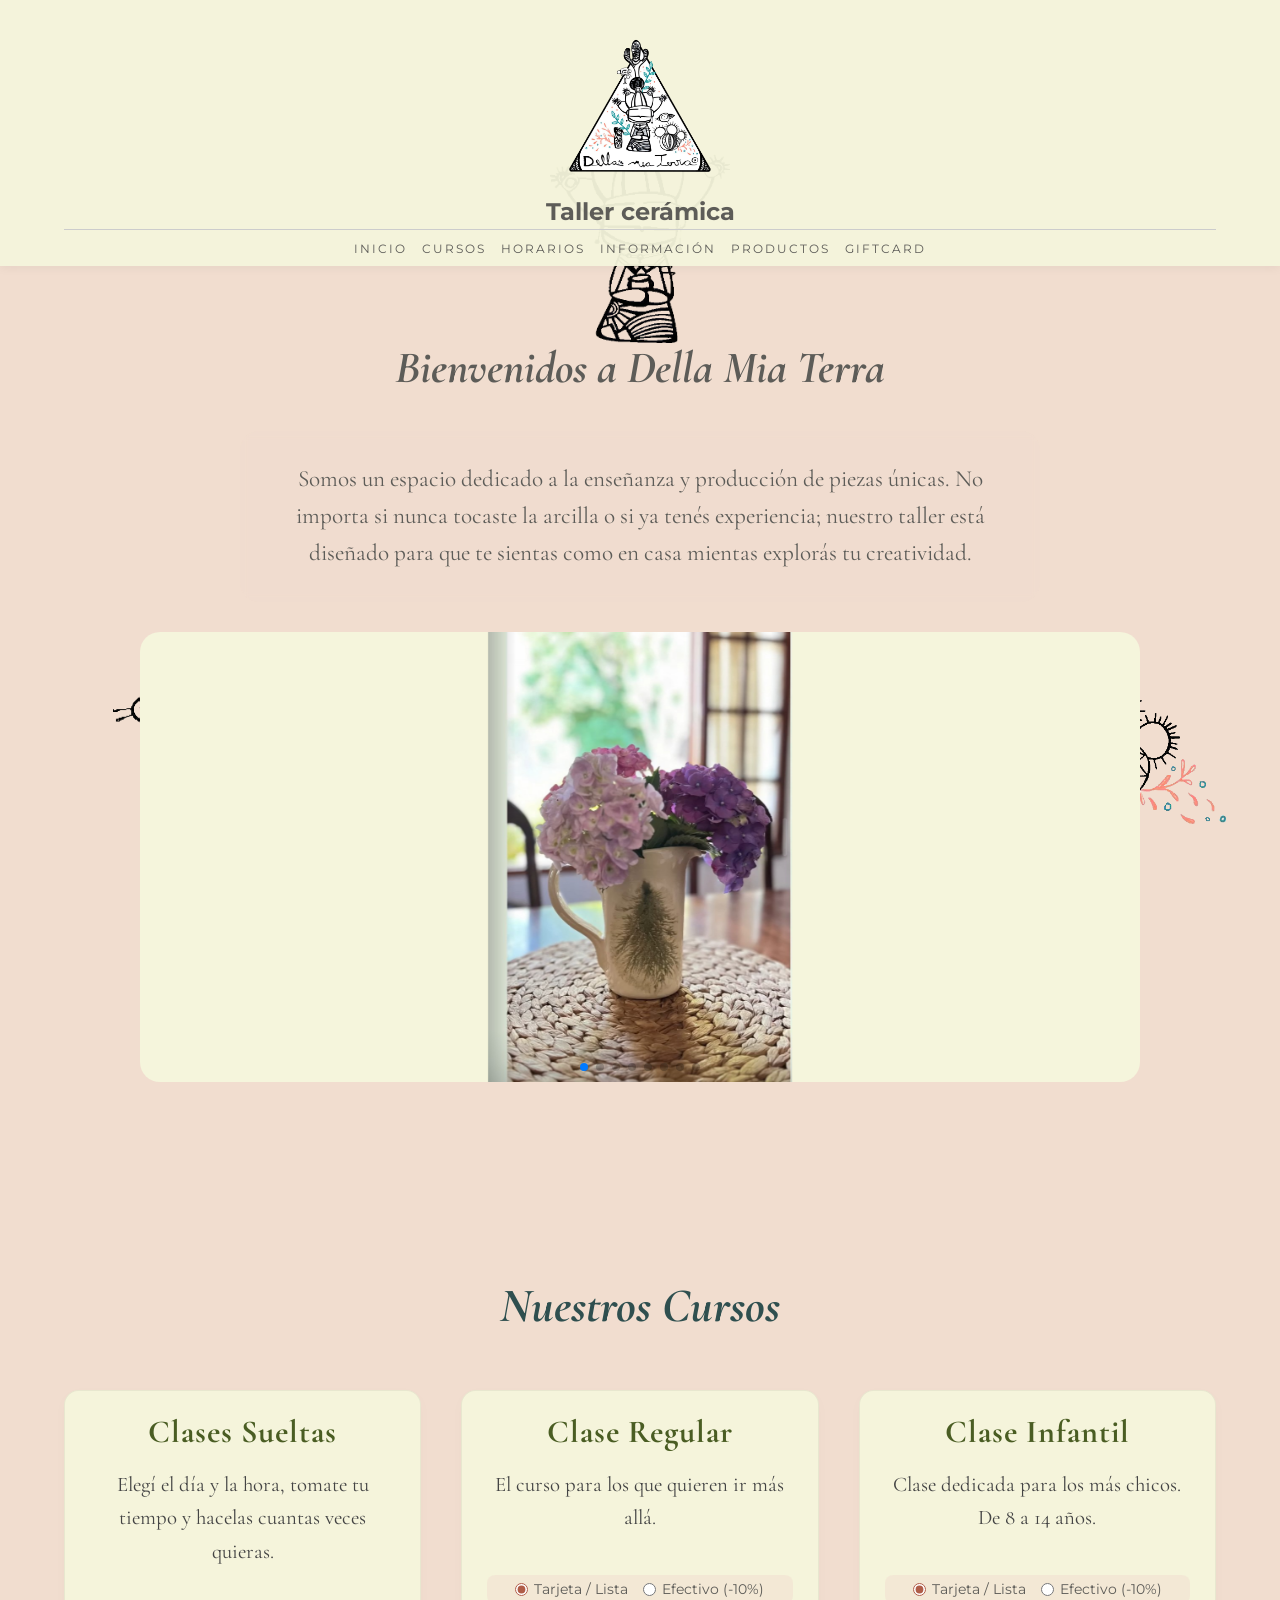
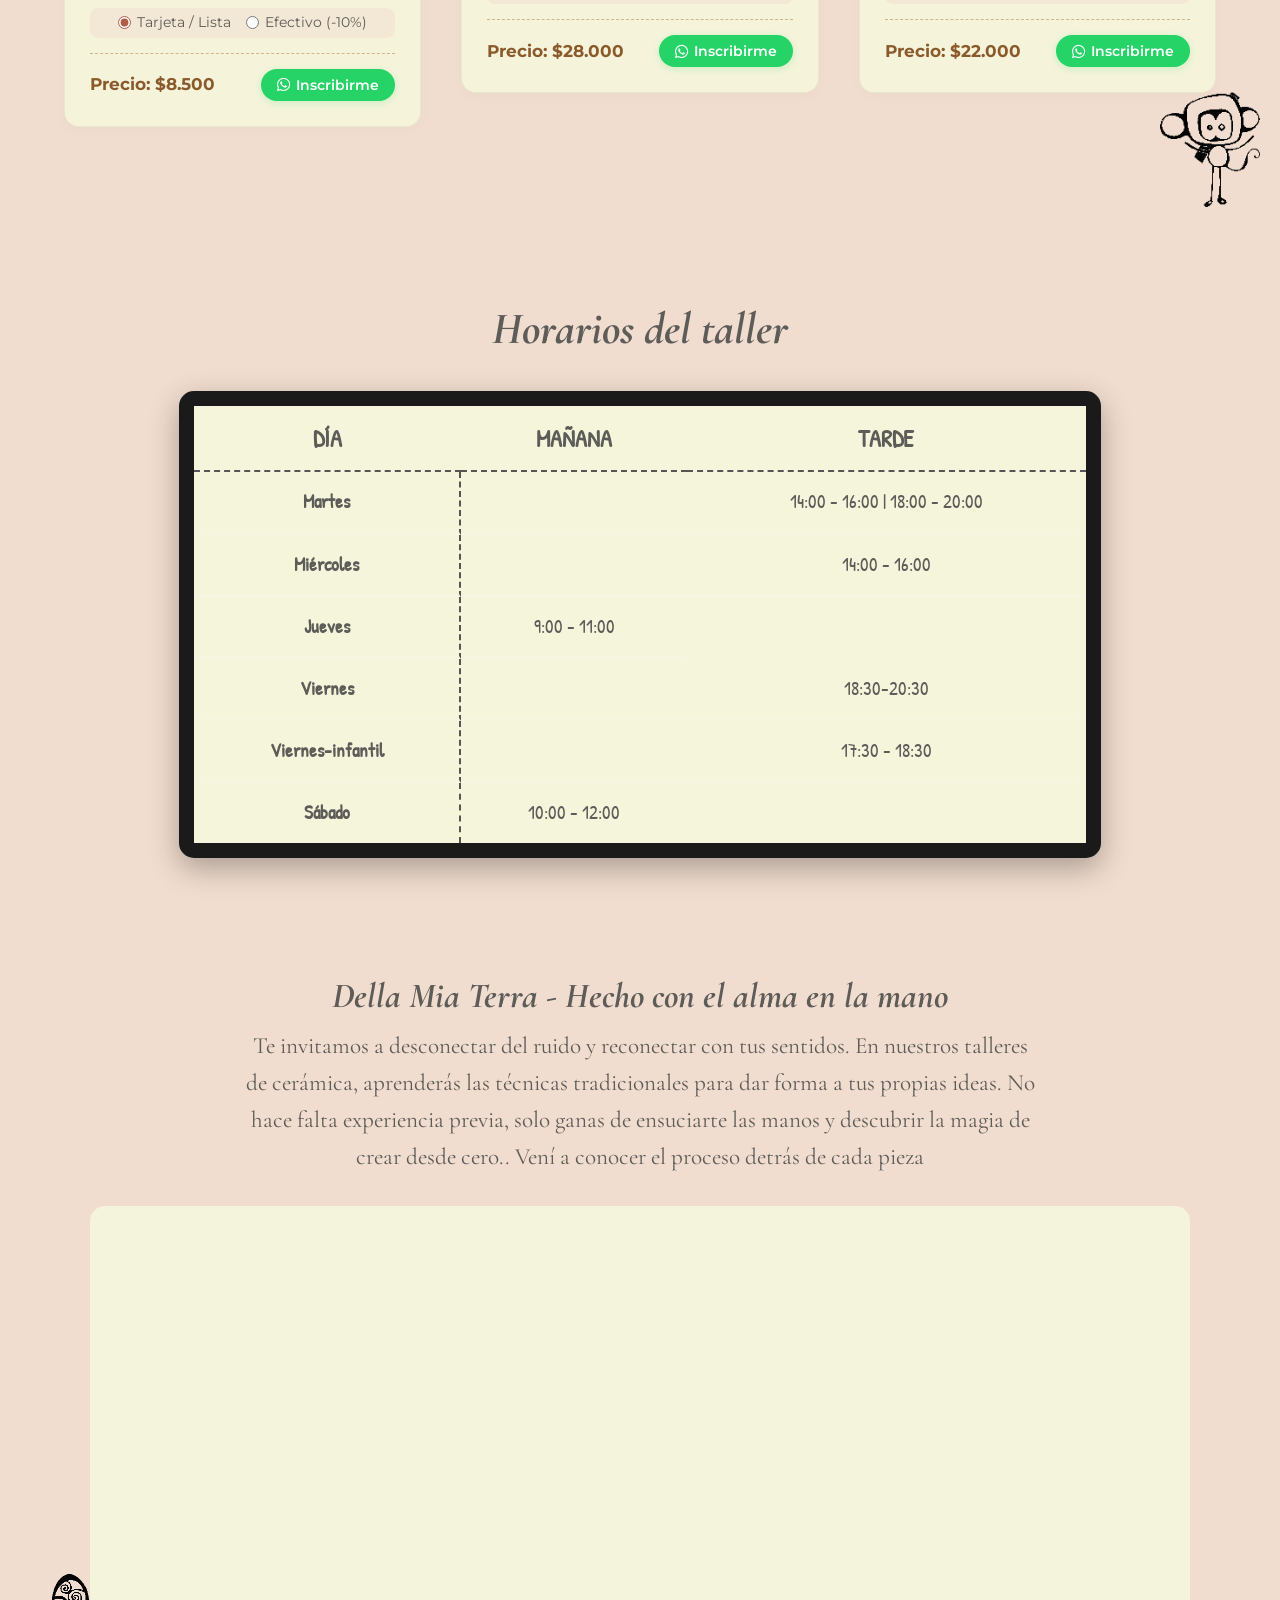
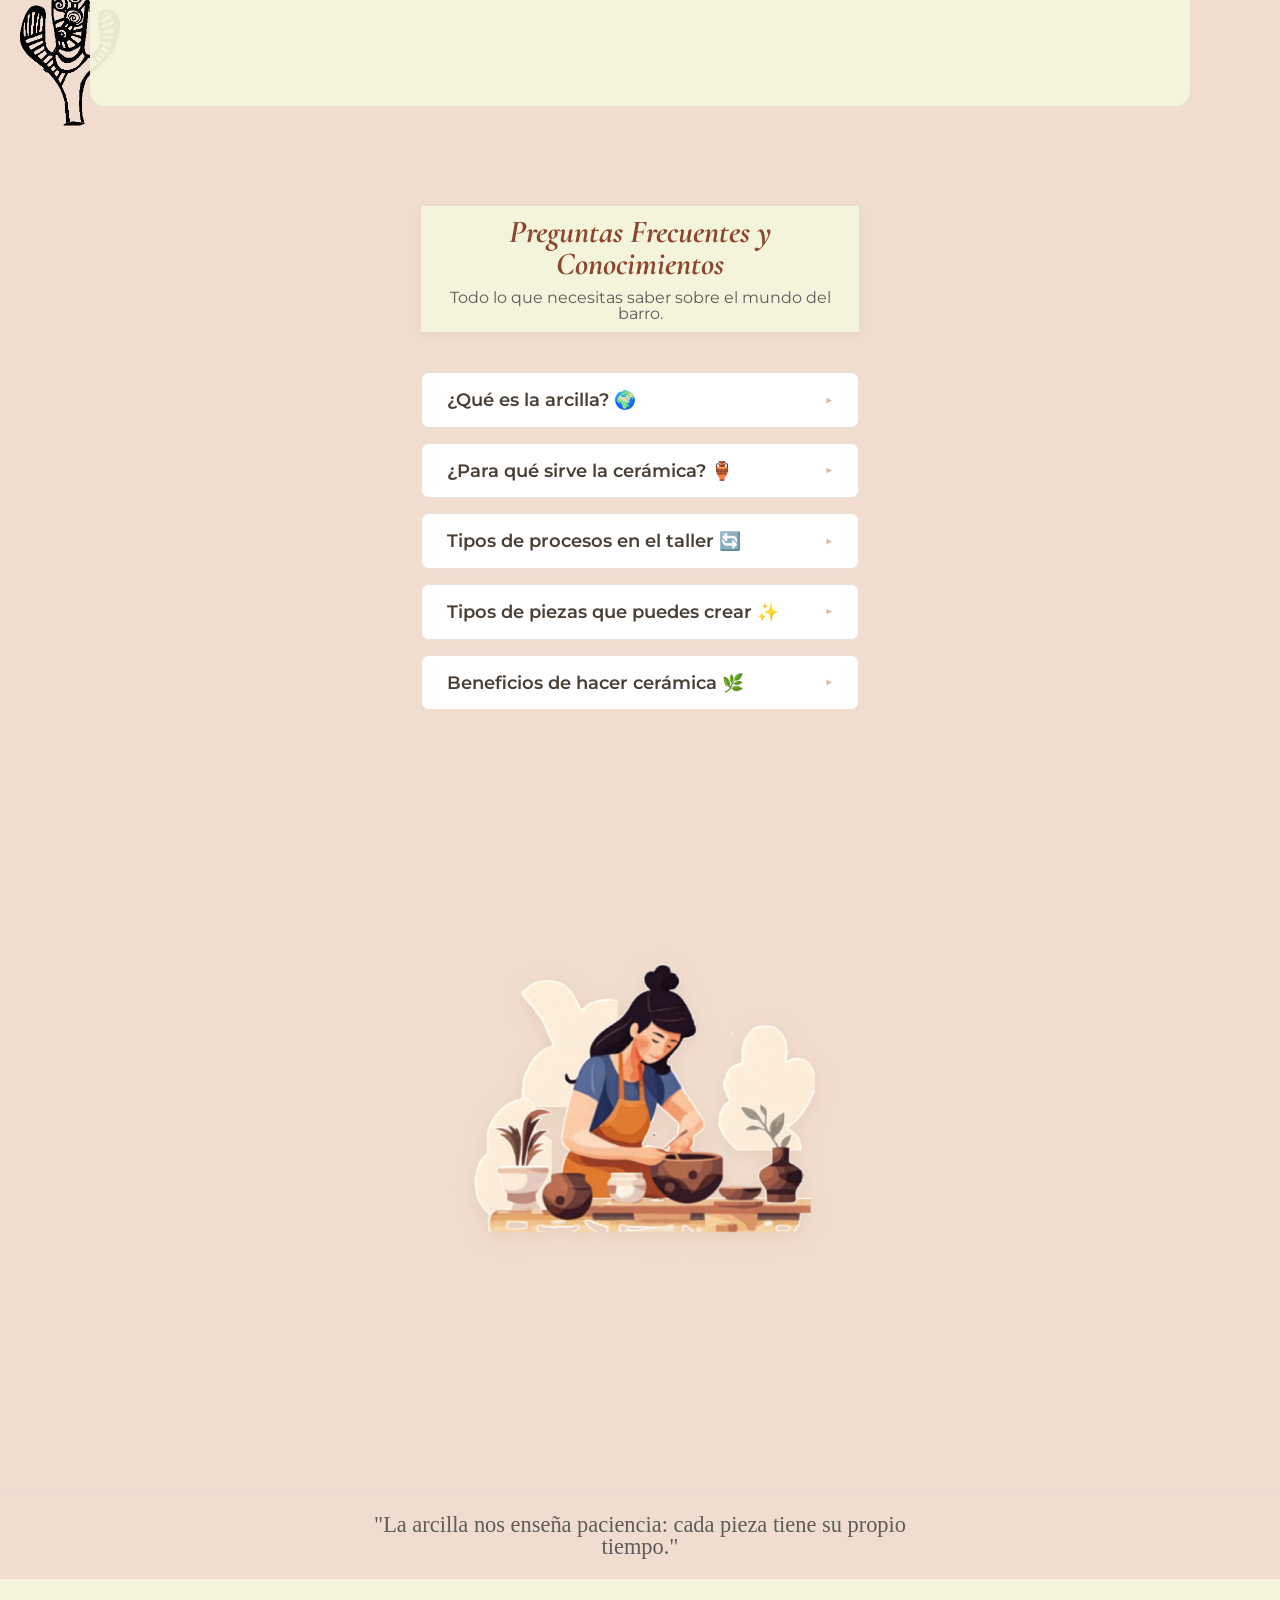
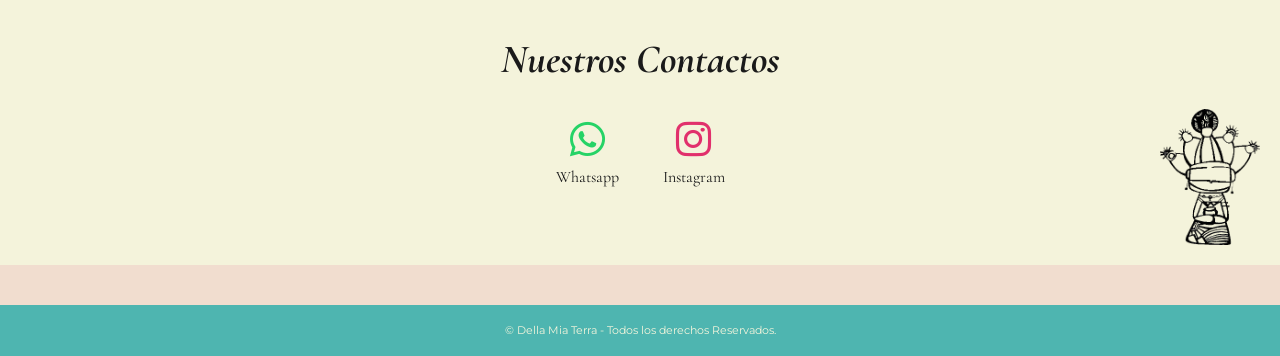
==== commit 6475083a: "Update index.html" ====
--- a/index.html
+++ b/index.html
@@ -257,7 +257,7 @@
     <section class="ilustracion-taller">
 <div class="img-container">
 
-    <img src="artesana.png" alt="artesana trabajando" class="img-artesana"> 
+    <img src="img/artesana.png" alt="artesana trabajando" class="img-artesana"> 
 </div>
     </section>
         
--- a/dlm2.css
+++ b/dlm2.css
@@ -147,6 +147,10 @@
     max-width: 800px;        /* Evita que las líneas sean infinitas a lo ancho */
     margin: 0 auto 30px;     /* Centra el bloque y da espacio abajo */
     font-weight: 400;        /* Peso normal para esta fuente elegante */
+    background-color: rgba(241, 221, 207, 0.6); /* Tono terracota/crema muy suave */
+    padding: 30px;
+    border-radius: 20px;
+    backdrop-filter: blur(4px); /* Difumina suavemente el dibujo que pase por detrás */
 }
 
 
@@ -847,4 +851,4 @@
 .btn-back-to-top:hover {
     background-color: #8b5a2b;
     transform: translateY(-3px);
-}+}
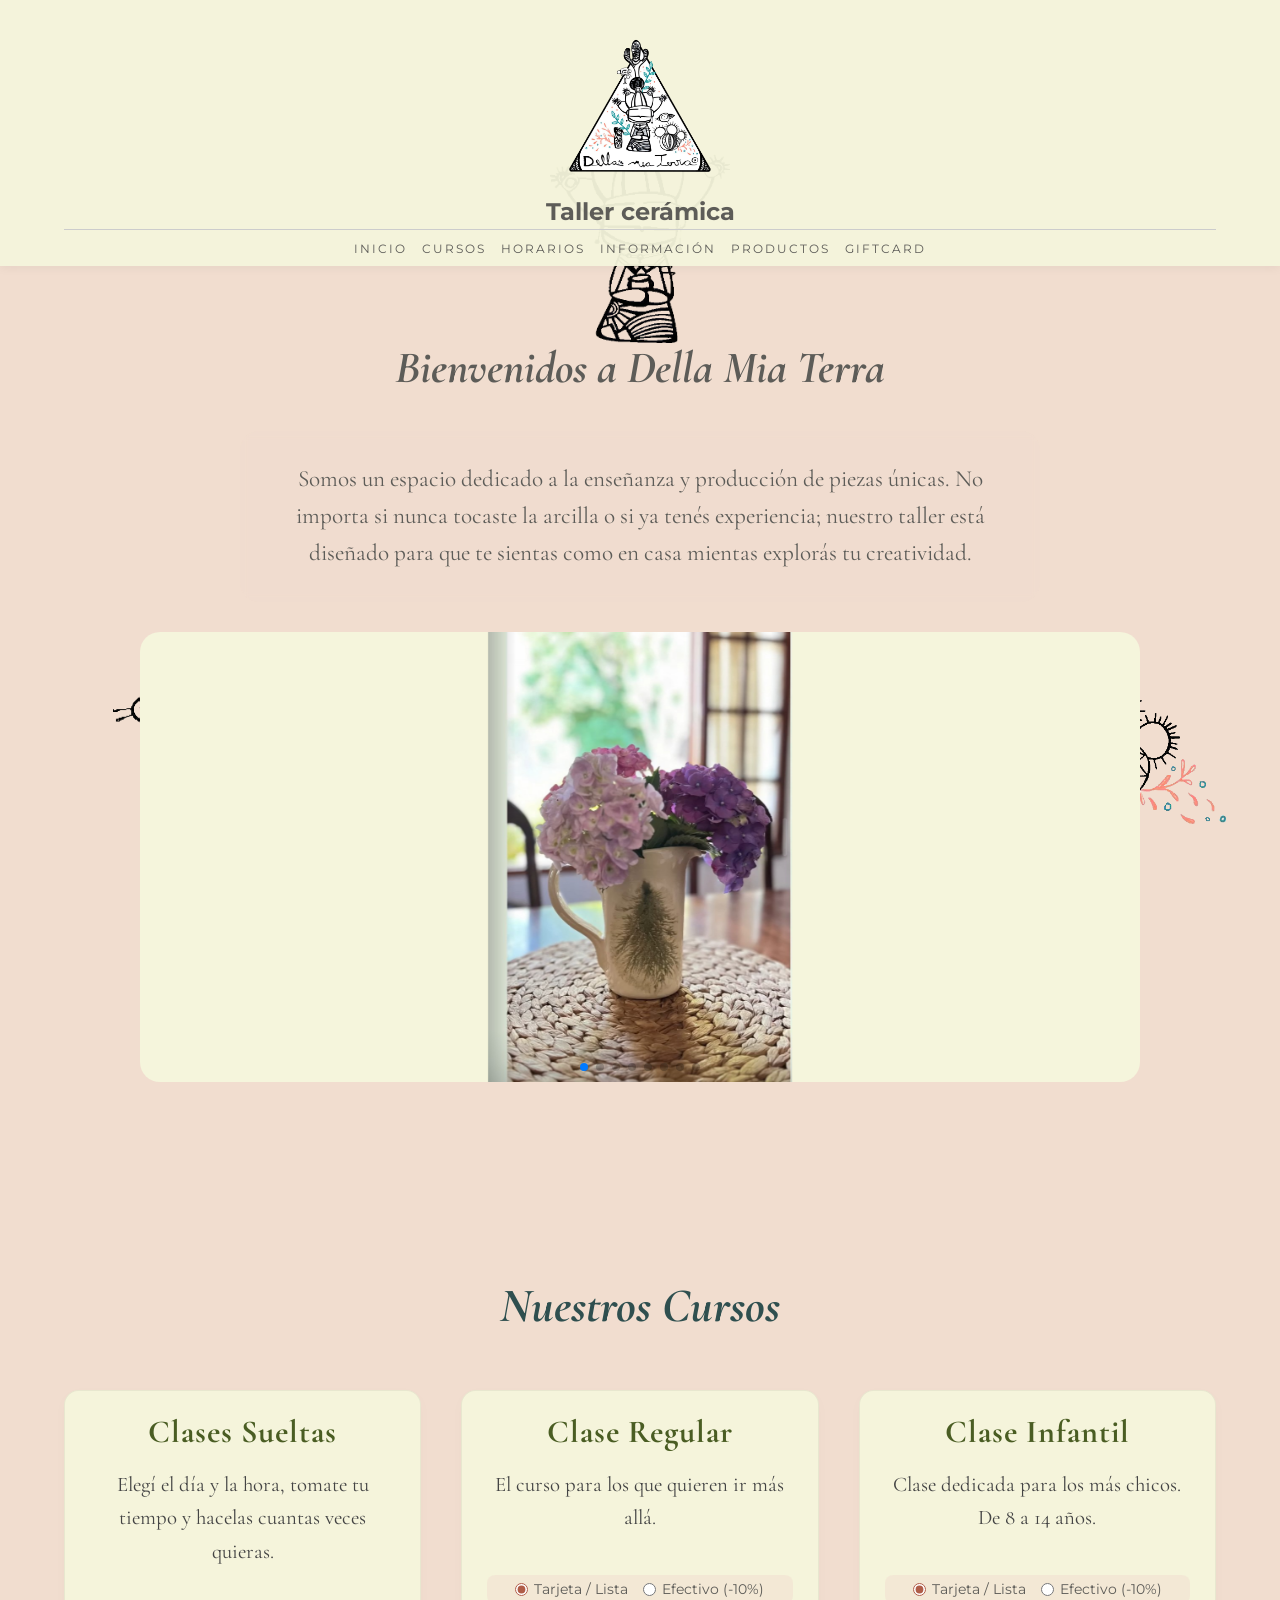
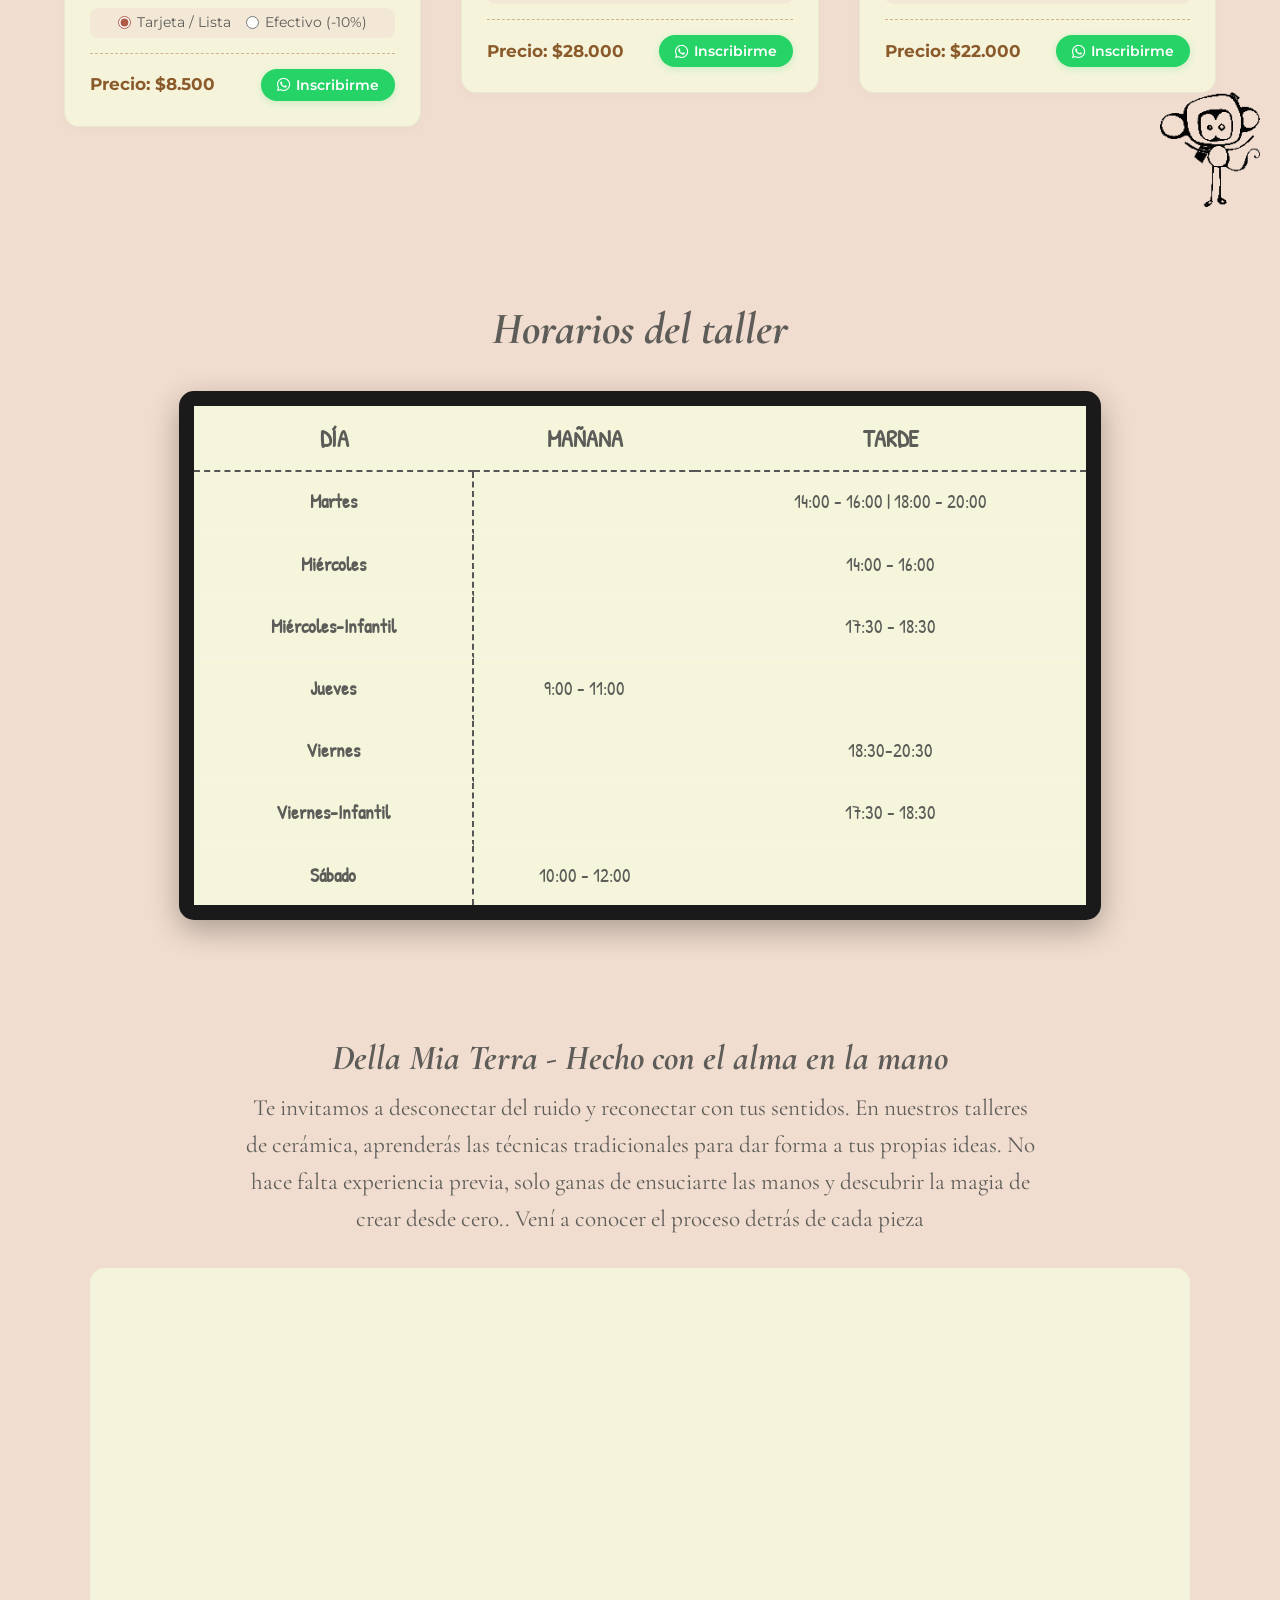
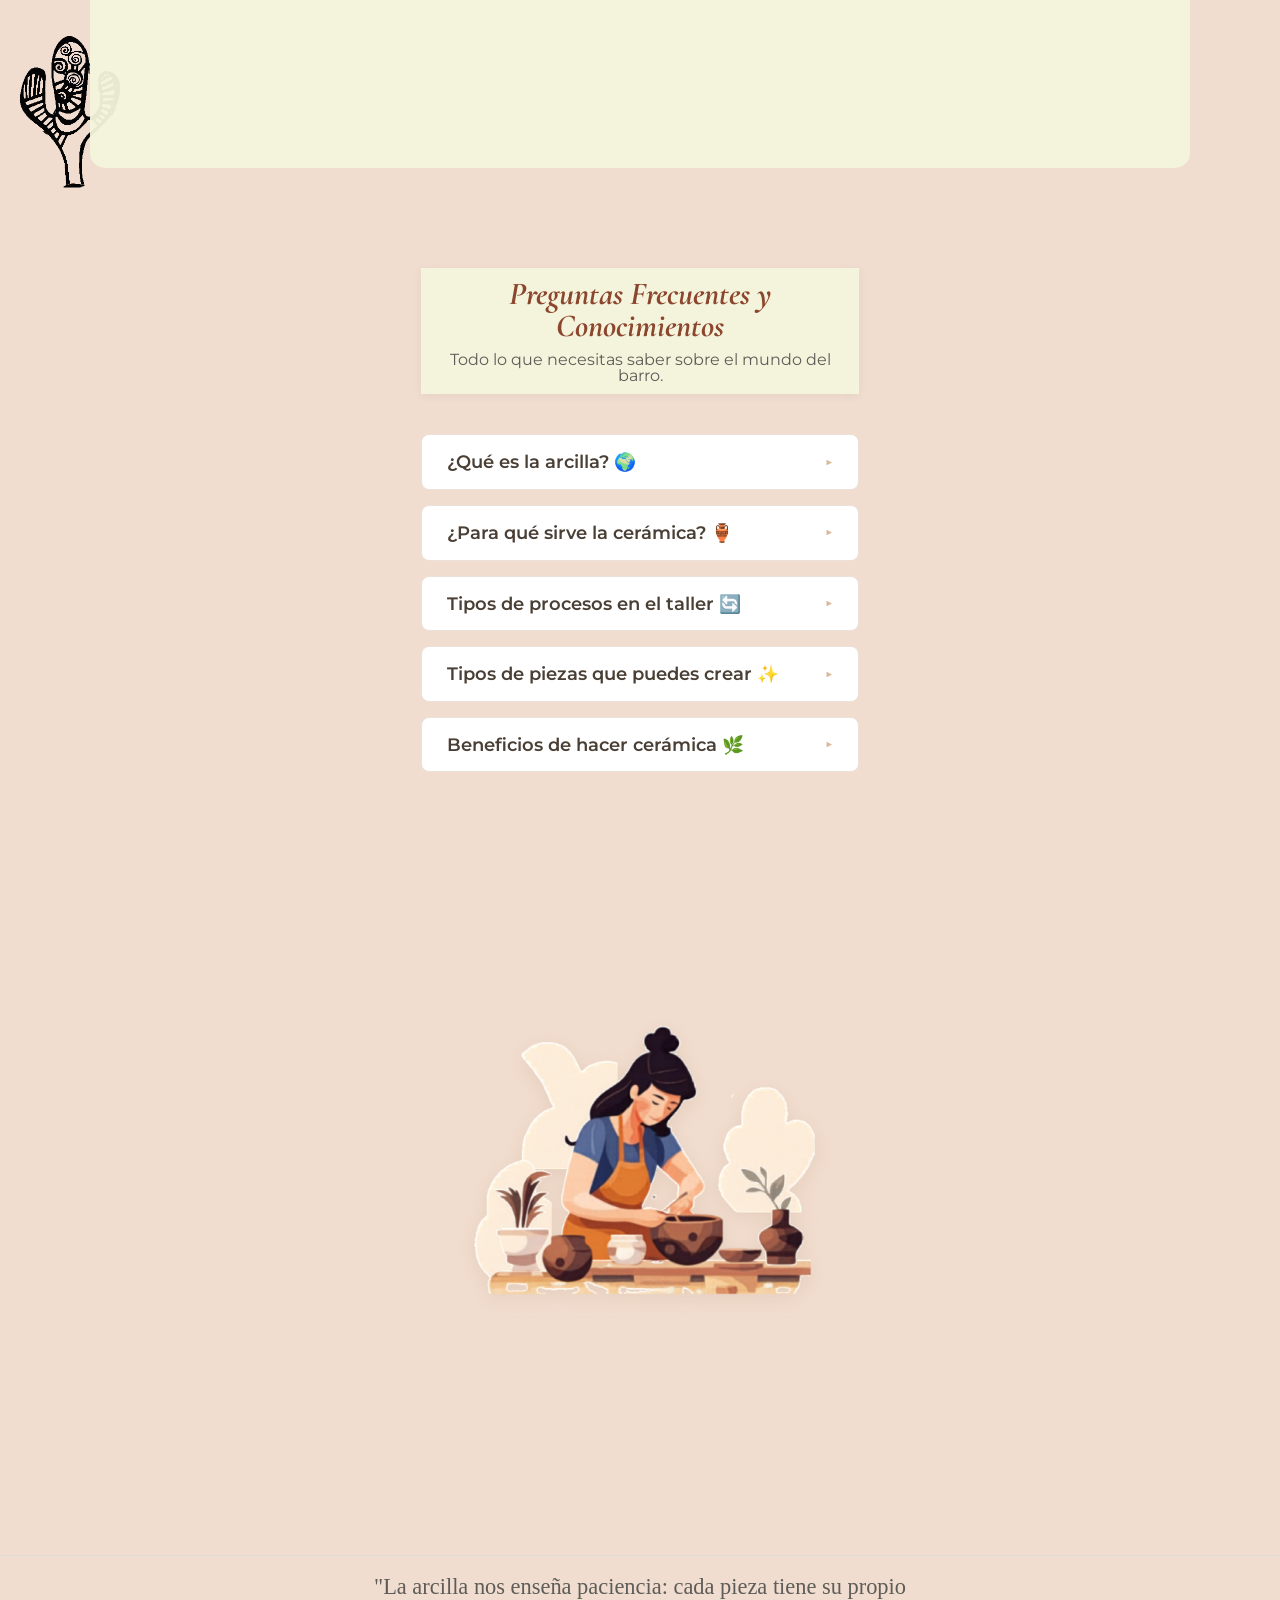
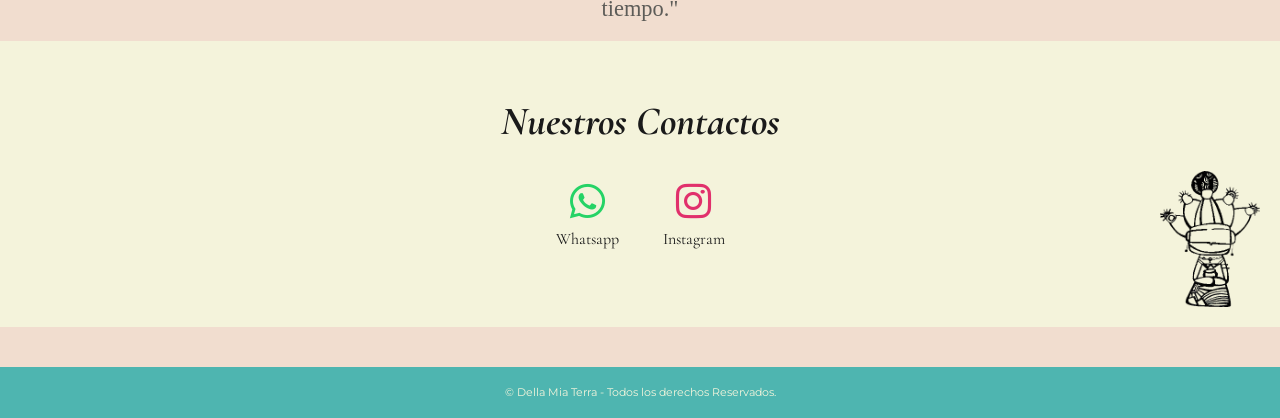
==== commit 1e16f887: "Update index.html" ====
--- a/index.html
+++ b/index.html
@@ -147,6 +147,11 @@
                         <td>Miércoles</td>
                         <td></td>
                         <td>14:00 - 16:00</td>
+                        <tr>
+                            <td>Miércoles-Infantil</td>
+                            <td></td>
+                            <td>17:30 - 18:30</td>
+                        </tr>
                     </tr>
                     <tr>
                         <td>Jueves</td>
@@ -158,7 +163,7 @@
                         <td>18:30-20:30</td>
                     </tr>
                     <tr>
-                        <td>Viernes-infantil</td>
+                        <td>Viernes-Infantil</td>
                         <td></td>
                         <td>17:30 - 18:30</td>
                     </tr>
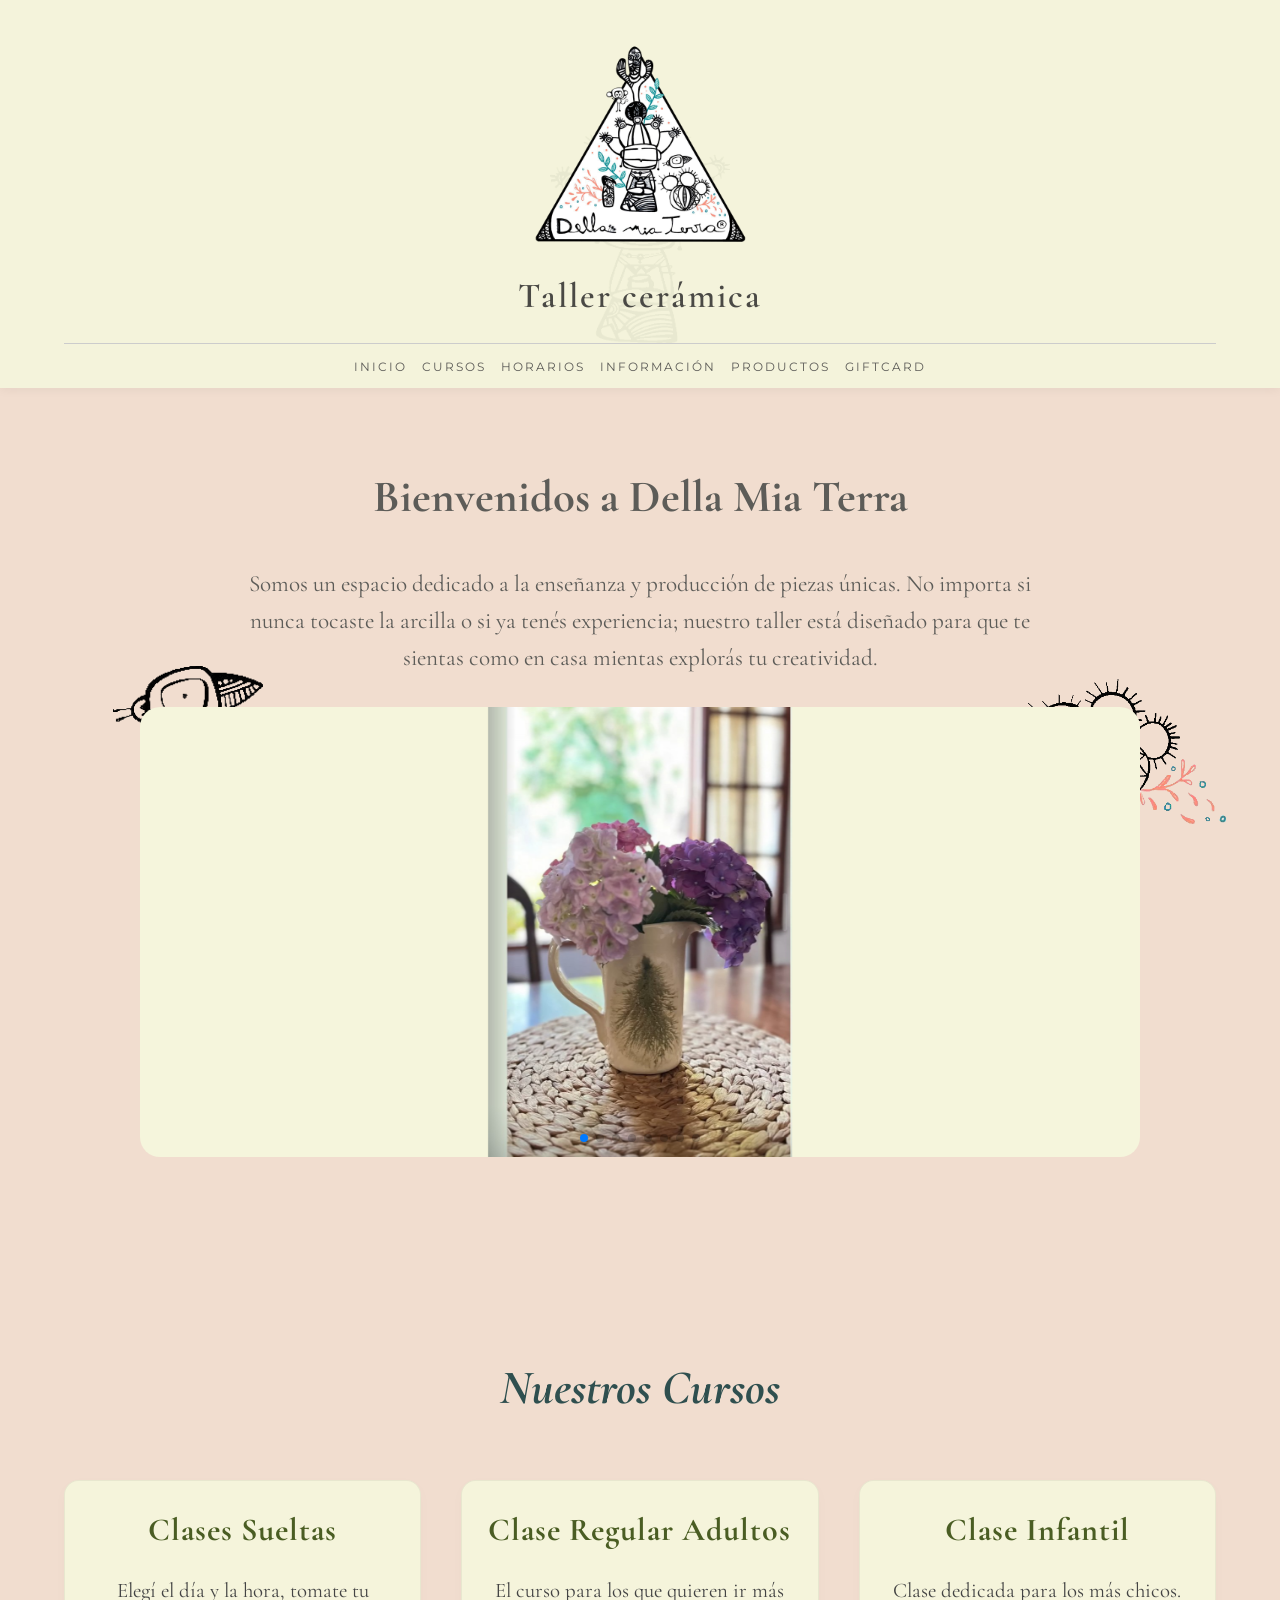
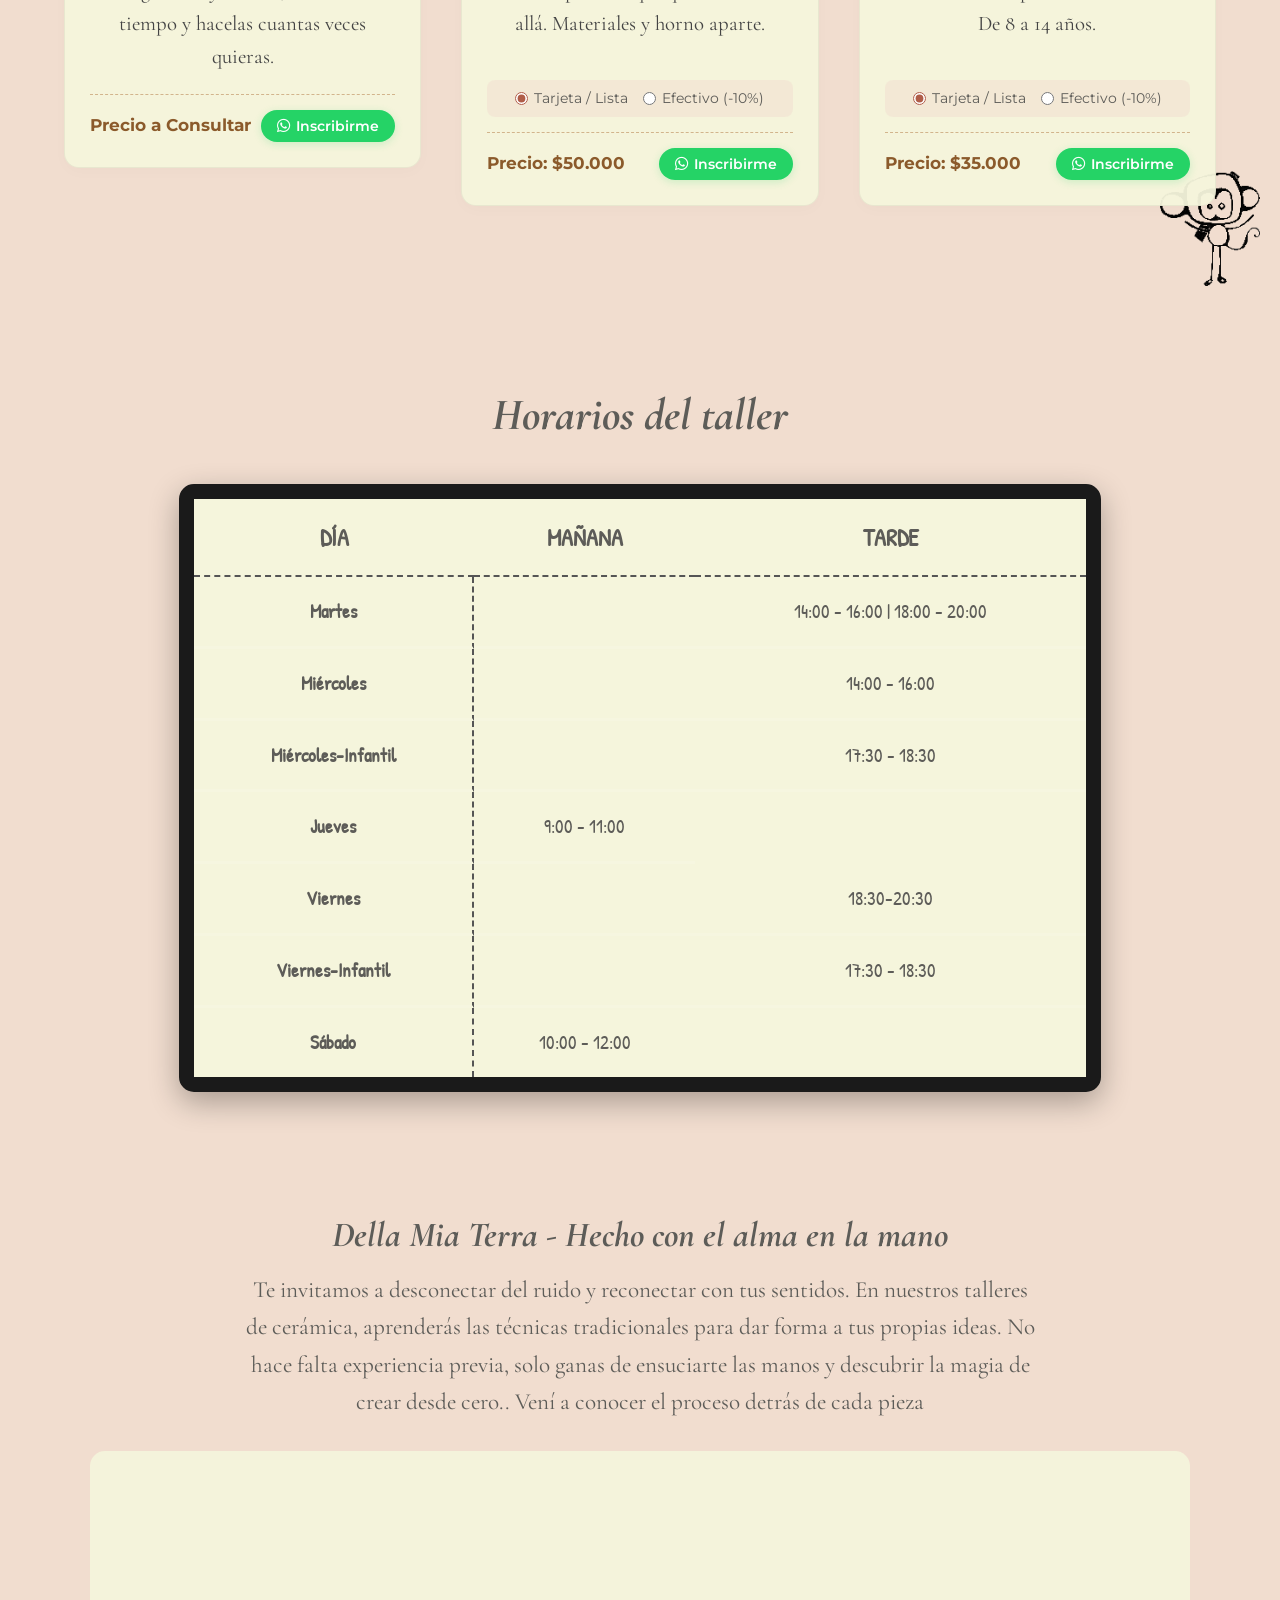
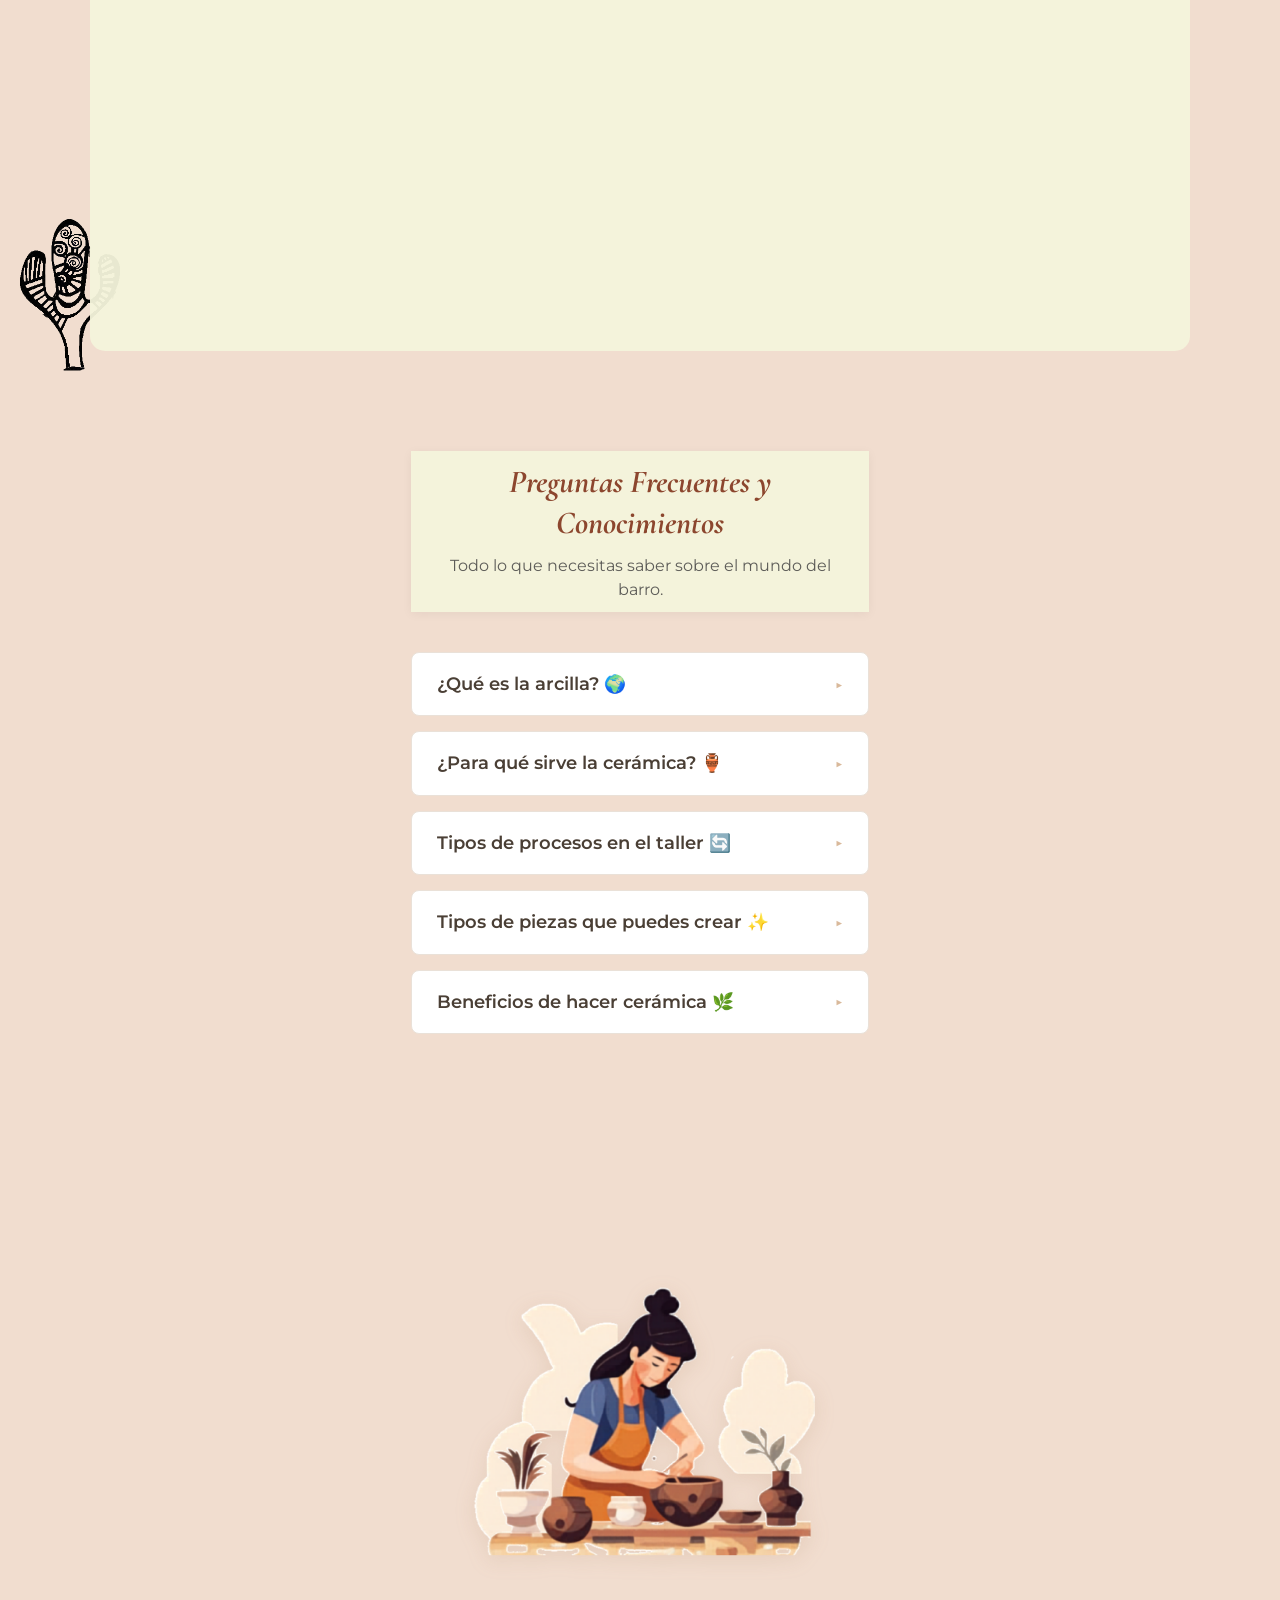
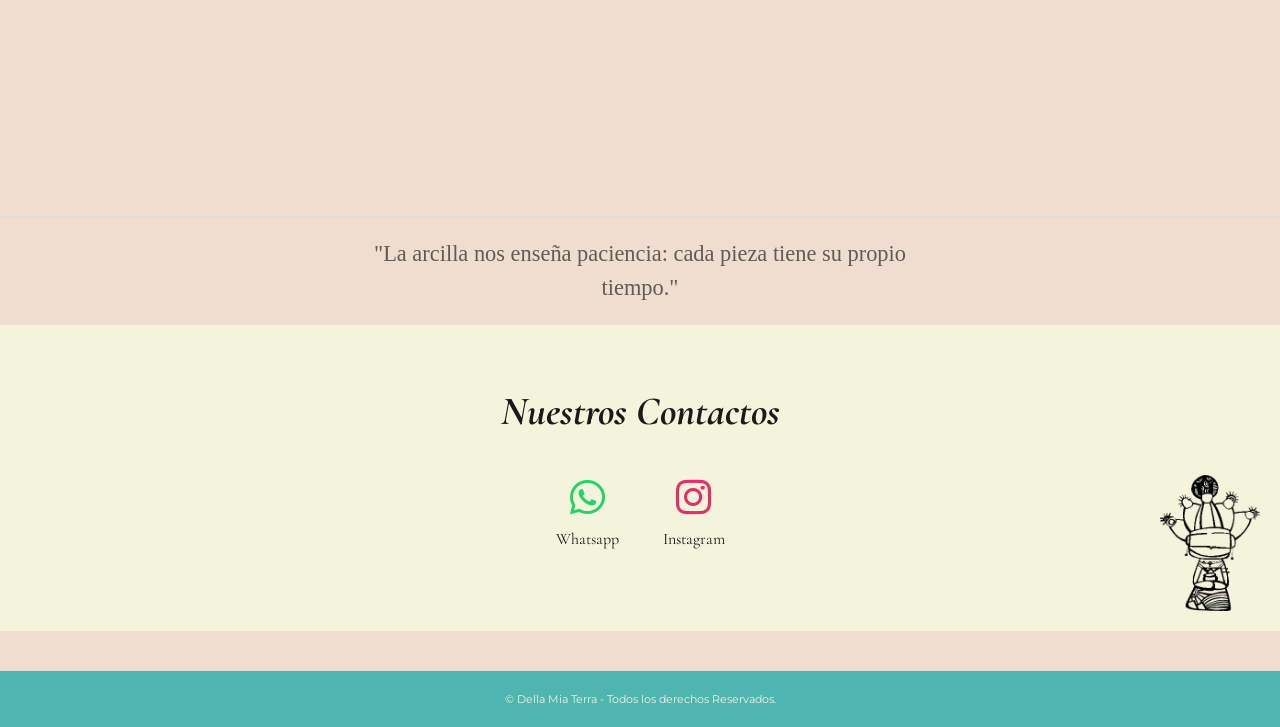
==== commit d1f82040: "Update index.html" ====
--- a/index.html
+++ b/index.html
@@ -80,20 +80,16 @@
                     <h3>Clases Sueltas</h3>
                     <p>Elegí el día y la hora, tomate tu tiempo y hacelas cuantas veces quieras.</p>
                     
-                    <div class="pago-selector">
-                        <label><input type="radio" name="pago-sueltas" value="lista" checked> Tarjeta / Lista</label>
-                        <label><input type="radio" name="pago-sueltas" value="efectivo"> Efectivo (-10%)</label>
-                    </div>
-
+                  
                     <div class="curso-meta-home">
-                        <span class="precio-curso">Precio: $8.500</span>
+                        <span class="precio-curso">Precio a Consultar</span>
                         <button class="btn-inscribir"><i class="fab fa-whatsapp"></i> Inscribirme</button>
                     </div>
                 </div>
 
-                <div class="curso-item" data-precio="28000">
-                    <h3>Clase Regular</h3>
-                    <p>El curso para los que quieren ir más allá.</p>
+                <div class="curso-item" data-precio="50000">
+                    <h3>Clase Regular Adultos</h3>
+                    <p>El curso para los que quieren ir más allá. Materiales y horno aparte.</p>
                     
                     <div class="pago-selector">
                         <label><input type="radio" name="pago-regular" value="lista" checked> Tarjeta / Lista</label>
@@ -101,12 +97,12 @@
                     </div>
 
                     <div class="curso-meta-home">
-                        <span class="precio-curso">Precio: $28.000</span>
+                        <span class="precio-curso">Precio: $50.000</span>
                         <button class="btn-inscribir"><i class="fab fa-whatsapp"></i> Inscribirme</button>
                     </div>
                 </div>
 
-                <div class="curso-item" data-precio="22000">
+                <div class="curso-item" data-precio="35000">
                     <h3>Clase Infantil</h3>
                     <p>Clase dedicada para los más chicos. De 8 a 14 años.</p>
                     
@@ -116,7 +112,7 @@
                     </div>
 
                     <div class="curso-meta-home">
-                        <span class="precio-curso">Precio: $22.000</span>
+                        <span class="precio-curso">Precio: $35.000</span>
                         <button class="btn-inscribir"><i class="fab fa-whatsapp"></i> Inscribirme</button>
                     </div>
                 </div>
@@ -176,7 +172,7 @@
         </section>
         
         <section id="NuestroTaller">
-            <div class="Taller*info">
+            <div class="Taller-info">
                 <h2>Della Mia Terra - Hecho con el alma en la mano</h2>
                 <p>Te invitamos a desconectar del ruido y reconectar con tus sentidos. En nuestros talleres de cerámica, aprenderás las técnicas tradicionales para dar forma a tus propias ideas. No hace falta experiencia previa, solo ganas de ensuciarte las manos y descubrir la magia de crear desde cero.. Vení a conocer el proceso detrás de cada pieza</p>
             </div>
--- a/dlm2.css
+++ b/dlm2.css
@@ -18,7 +18,7 @@
     font-family: 'Montserrat', sans-serif;
     background-color: var(--bg);
     color: var(--texto);
-    line-height: 1.0;
+    line-height: 1.5;
    max-width: 100%;
     overflow-x: hidden; /* Esto corta el movimiento lateral */
     width: 100%;
@@ -53,9 +53,11 @@
     font-family: 'Cormorant Garamond', serif;
     font-size: 2.8rem;
     font-style: italic;
+    line-height: 1.3; /* Evita que las líneas se pisen cuando el título se parte en 2 o 3 renglones */
     text-align: center; /* Centra el texto */
     margin-bottom: 40px;
     width: 100%; /* Asegura que el alineado sea sobre el total de la pantalla */
+    padding: 0 10px; /* Un poco de aire a los costados en pantallas chicas */
 }
 
 /* --- NAVEGACIÓN --- */
@@ -79,11 +81,20 @@
     justify-content: center;
     width: 100%;
 }
-
+.logo h1 {
+    font-family: 'Cormorant Garamond', serif; /* Mantona la coherencia con los h2 */
+    font-size: 2.2rem;       /* <--- Un tamaño mucho más imponente y vistoso */
+    font-weight: 600;
+    color: #4a4945;          /* Un tono sutilmente más oscuro para que resalte */
+    letter-spacing: 2px;     /* Más espacio entre letras para darle un toque fino */
+    text-align: center;
+    margin-top: 5px;         /* Ajustá este margen si querés acercarlo o alejarlo del logo */
+    margin-bottom: 15px;
+}
 .logo img {
     width: auto !important;
-    max-width: 80% !important; /* Bajamos un poco el máximo para que no toque los bordes */
-    height: 180px !important; /* En escritorio 250px está bien, pero aquí lo bajamos un poco para balancear */
+    max-width: 90% !important; /* Igual que en Productos */
+    height: 250px !important; /* Mismo tamaño que el logo de la sección Productos */
     display: block !important;
     margin: 0 auto 10px !important;
     object-fit: contain !important;
@@ -125,10 +136,20 @@
         font-size: 0.65rem; /* Letra un poquito más chica en móviles muy pequeños */
         letter-spacing: 1px;
     }
-}
-
-
-
+
+    h2 {
+        font-size: 2rem; /* Más chico en celular para que entre en 1-2 líneas cómodas */
+        line-height: 1.35;
+    }
+}
+
+
+
+
+.hero h2 {
+    font-style: normal;   /* Sacamos la cursiva para que combine con el título de Productos */
+    font-weight: 700;     /* Le damos el mismo peso (negrita) que en Productos */
+}
 
 .hero p {
     font-family: 'Cormorant Garamond', serif;
@@ -144,13 +165,12 @@
     /* Centrado suele quedar mejor en la sección Hero que el justificado */
     text-align: center; 
     
+    width: 100%;
     max-width: 800px;        /* Evita que las líneas sean infinitas a lo ancho */
     margin: 0 auto 30px;     /* Centra el bloque y da espacio abajo */
     font-weight: 400;        /* Peso normal para esta fuente elegante */
-    background-color: rgba(241, 221, 207, 0.6); /* Tono terracota/crema muy suave */
-    padding: 30px;
-    border-radius: 20px;
-    backdrop-filter: blur(4px); /* Difumina suavemente el dibujo que pase por detrás */
+    box-sizing: border-box;
+    overflow-wrap: break-word; /* Salvavidas: nunca deja que una palabra se salga del recuadro */
 }
 
 
@@ -223,6 +243,14 @@
     display: flex;
     flex-direction: column;
     align-items: center; /* Centra todo el contenido de la sección */
+    width: 100%;
+    box-sizing: border-box;
+}
+
+.hero {
+    width: 100%;
+    max-width: 100%;
+    box-sizing: border-box;
 }
 
 /* --- SECCIÓN CURSOS --- */
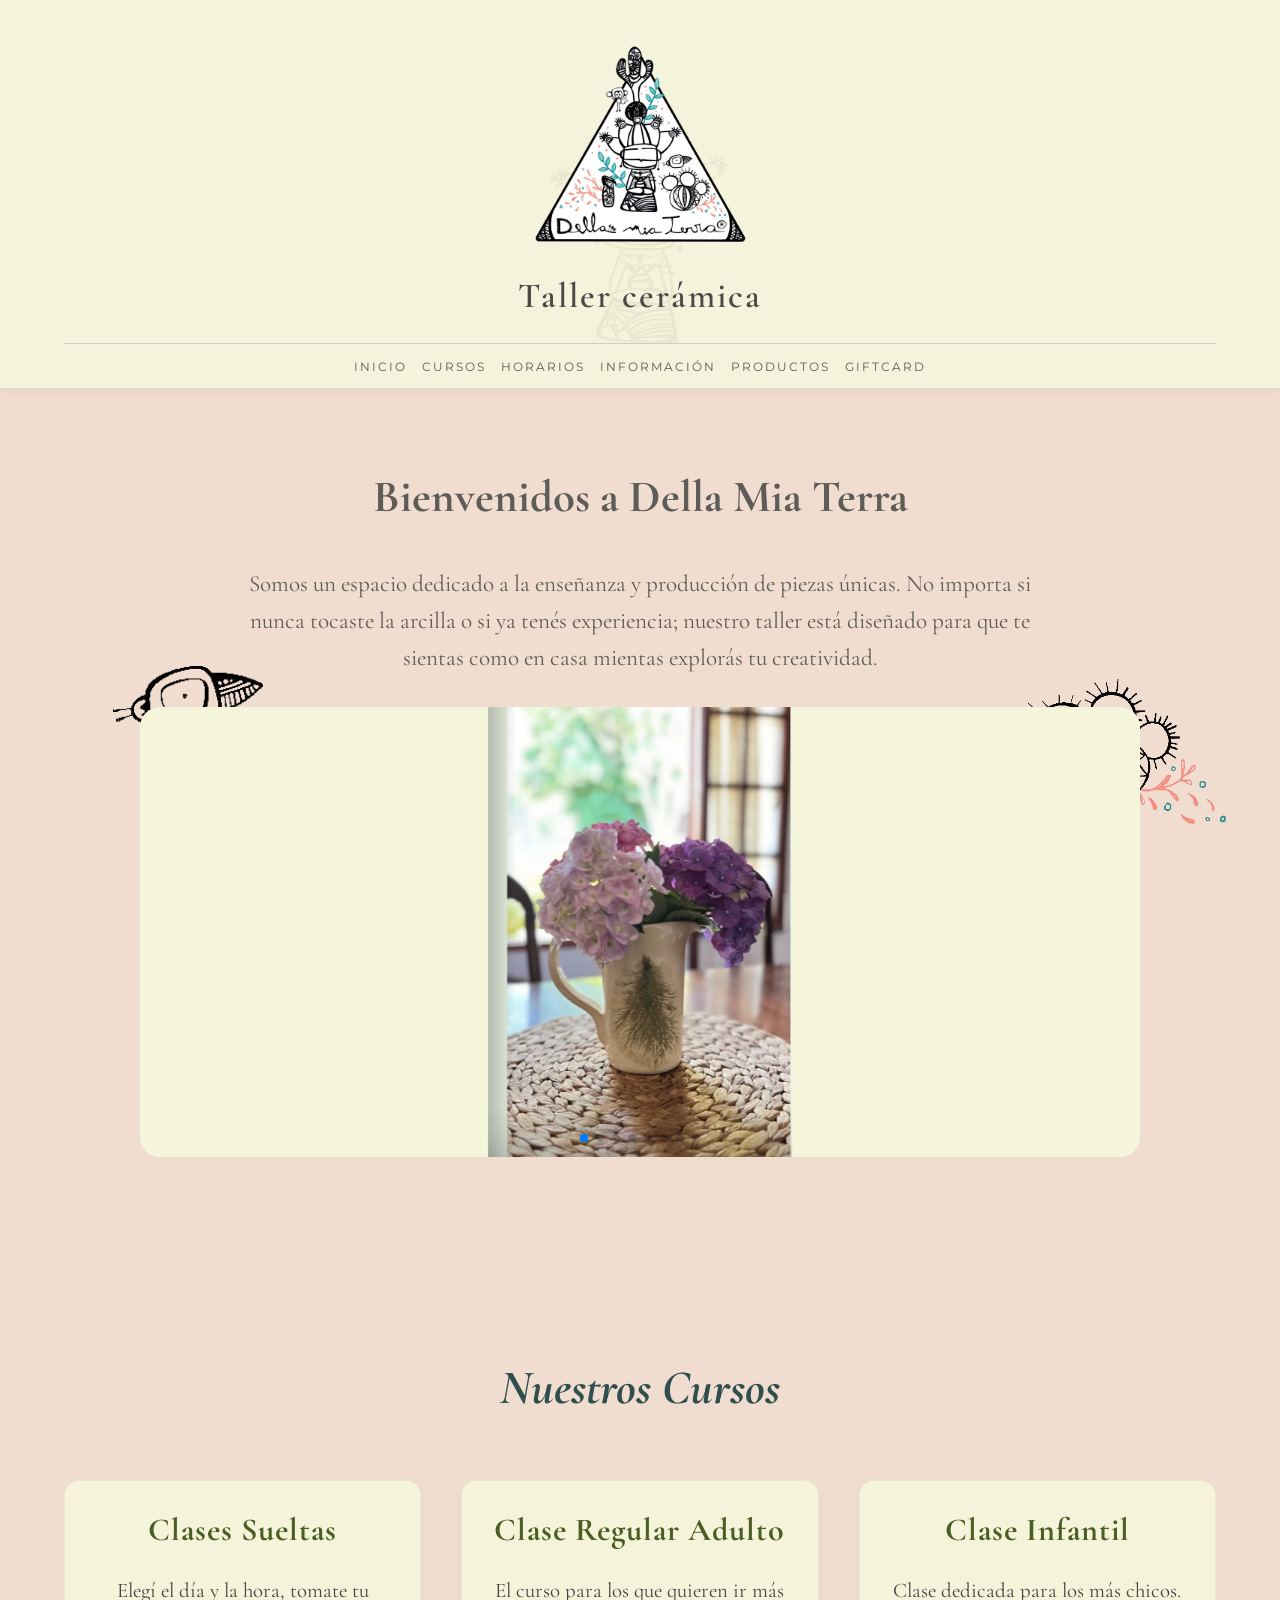
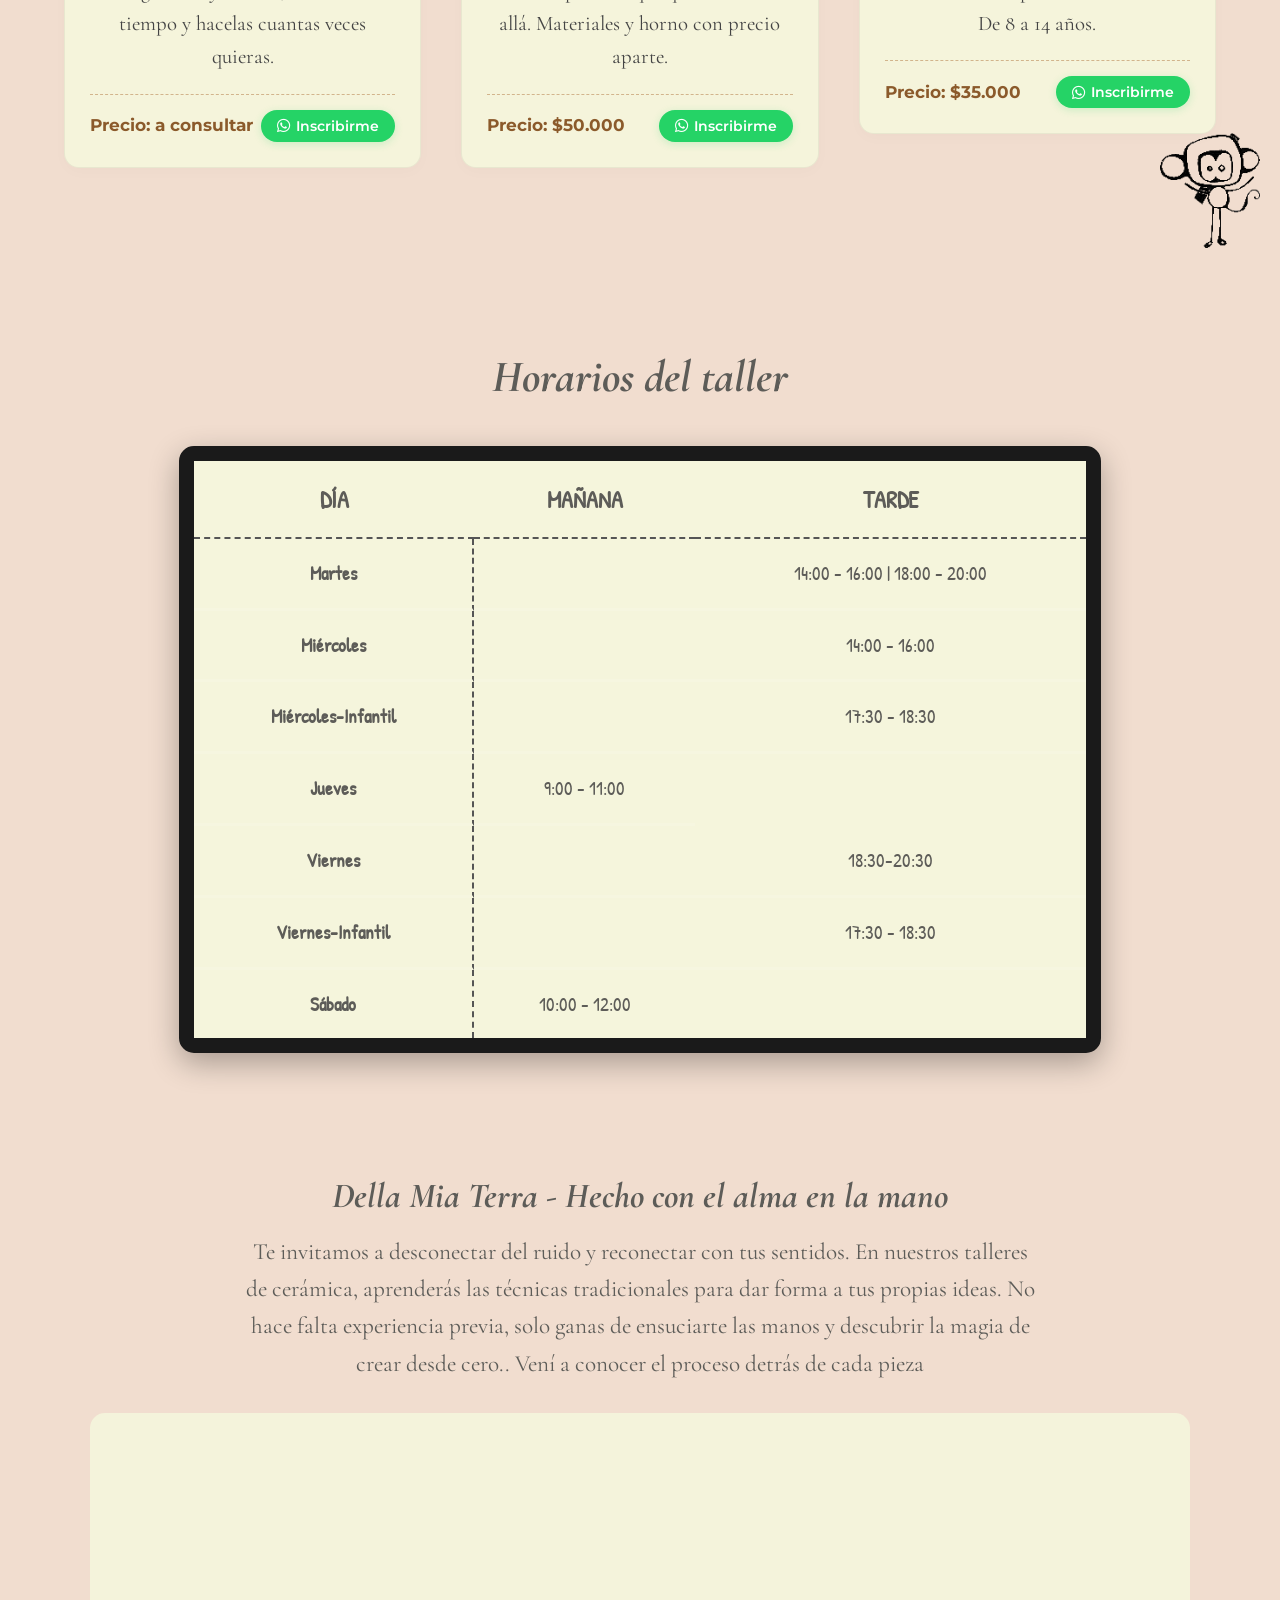
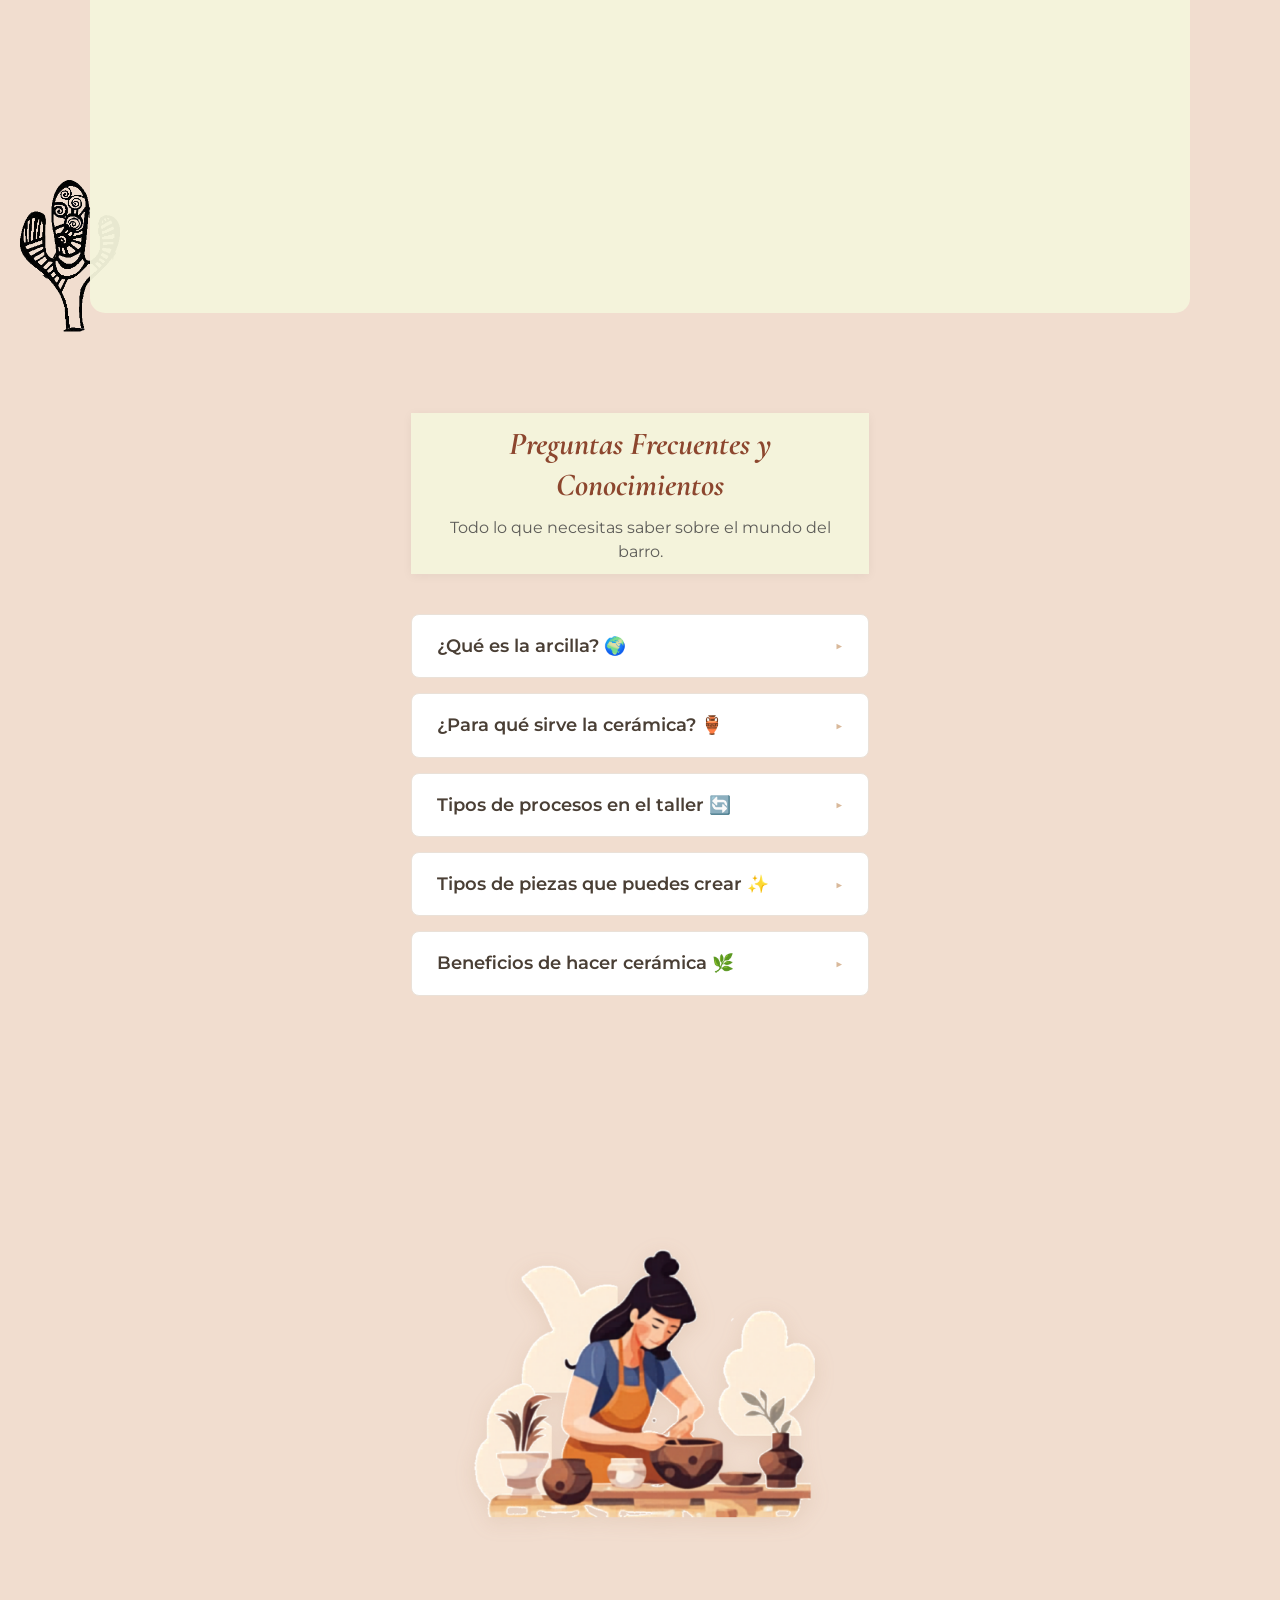
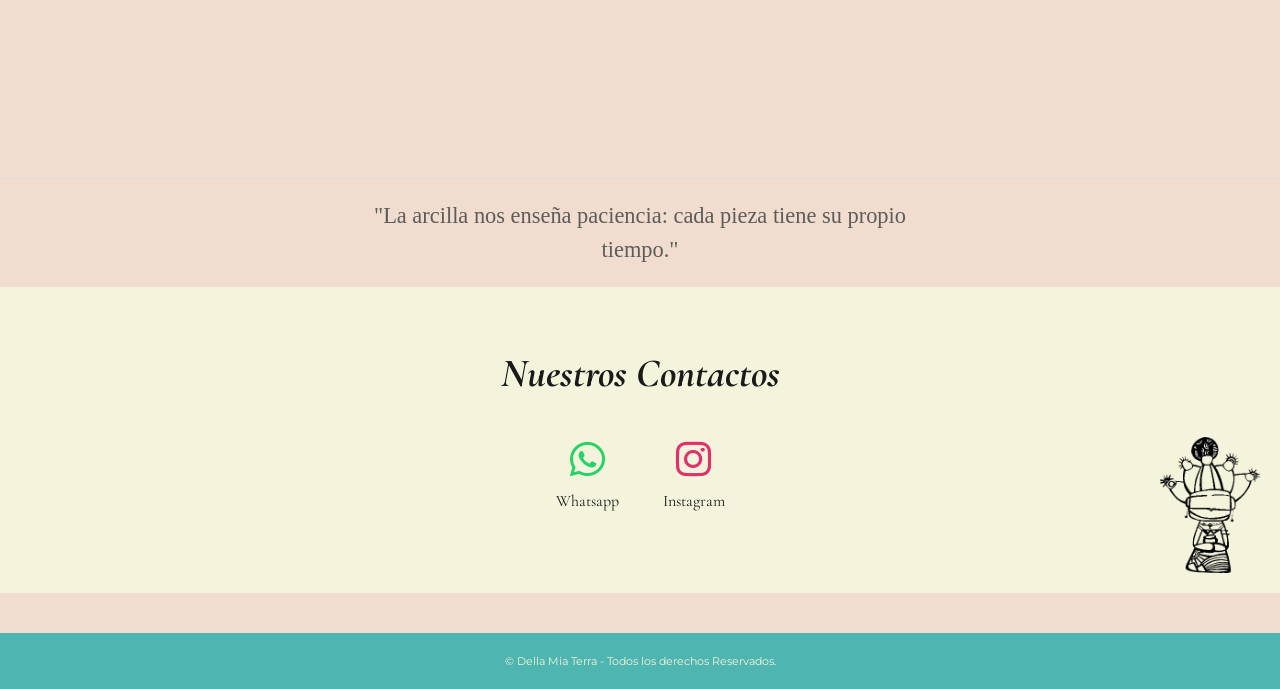
==== commit 009d3e1d: "Update index.html" ====
--- a/index.html
+++ b/index.html
@@ -72,53 +72,42 @@
                 
         </section>
 
-       <section id="Cursos">
-            <h2>Nuestros Cursos</h2>
-            <div class="cursos-container">
-
-                <div class="curso-item" data-precio="8500">
-                    <h3>Clases Sueltas</h3>
-                    <p>Elegí el día y la hora, tomate tu tiempo y hacelas cuantas veces quieras.</p>
-                    
-                  
-                    <div class="curso-meta-home">
-                        <span class="precio-curso">Precio a Consultar</span>
-                        <button class="btn-inscribir"><i class="fab fa-whatsapp"></i> Inscribirme</button>
-                    </div>
-                </div>
-
-                <div class="curso-item" data-precio="50000">
-                    <h3>Clase Regular Adultos</h3>
-                    <p>El curso para los que quieren ir más allá. Materiales y horno aparte.</p>
-                    
-                    <div class="pago-selector">
-                        <label><input type="radio" name="pago-regular" value="lista" checked> Tarjeta / Lista</label>
-                        <label><input type="radio" name="pago-regular" value="efectivo"> Efectivo (-10%)</label>
-                    </div>
-
-                    <div class="curso-meta-home">
-                        <span class="precio-curso">Precio: $50.000</span>
-                        <button class="btn-inscribir"><i class="fab fa-whatsapp"></i> Inscribirme</button>
-                    </div>
-                </div>
-
-                <div class="curso-item" data-precio="35000">
-                    <h3>Clase Infantil</h3>
-                    <p>Clase dedicada para los más chicos. De 8 a 14 años.</p>
-                    
-                    <div class="pago-selector">
-                        <label><input type="radio" name="pago-infantil" value="lista" checked> Tarjeta / Lista</label>
-                        <label><input type="radio" name="pago-infantil" value="efectivo"> Efectivo (-10%)</label>
-                    </div>
-
-                    <div class="curso-meta-home">
-                        <span class="precio-curso">Precio: $35.000</span>
-                        <button class="btn-inscribir"><i class="fab fa-whatsapp"></i> Inscribirme</button>
-                    </div>
-                </div>
-                
-            </div>
-        </section>
+     <section id="Cursos">
+    <h2>Nuestros Cursos</h2>
+    <div class="cursos-container">
+
+        <div class="curso-item">
+            <h3>Clases Sueltas</h3>
+            <p>Elegí el día y la hora, tomate tu tiempo y hacelas cuantas veces quieras.</p>
+
+            <div class="curso-meta-home">
+                <span class="precio-curso">Precio: a consultar</span>
+                <button class="btn-inscribir"><i class="fab fa-whatsapp"></i> Inscribirme</button>
+            </div>
+        </div>
+
+        <div class="curso-item" data-precio="50000">
+            <h3>Clase Regular Adulto</h3>
+            <p>El curso para los que quieren ir más allá. Materiales y horno con precio aparte.</p>
+
+            <div class="curso-meta-home">
+                <span class="precio-curso">Precio: $50.000</span>
+                <button class="btn-inscribir"><i class="fab fa-whatsapp"></i> Inscribirme</button>
+            </div>
+        </div>
+
+        <div class="curso-item" data-precio="35000">
+            <h3>Clase Infantil</h3>
+            <p>Clase dedicada para los más chicos. De 8 a 14 años.</p>
+
+            <div class="curso-meta-home">
+                <span class="precio-curso">Precio: $35.000</span>
+                <button class="btn-inscribir"><i class="fab fa-whatsapp"></i> Inscribirme</button>
+            </div>
+        </div>
+        
+    </div>
+</section>
 
         
 
